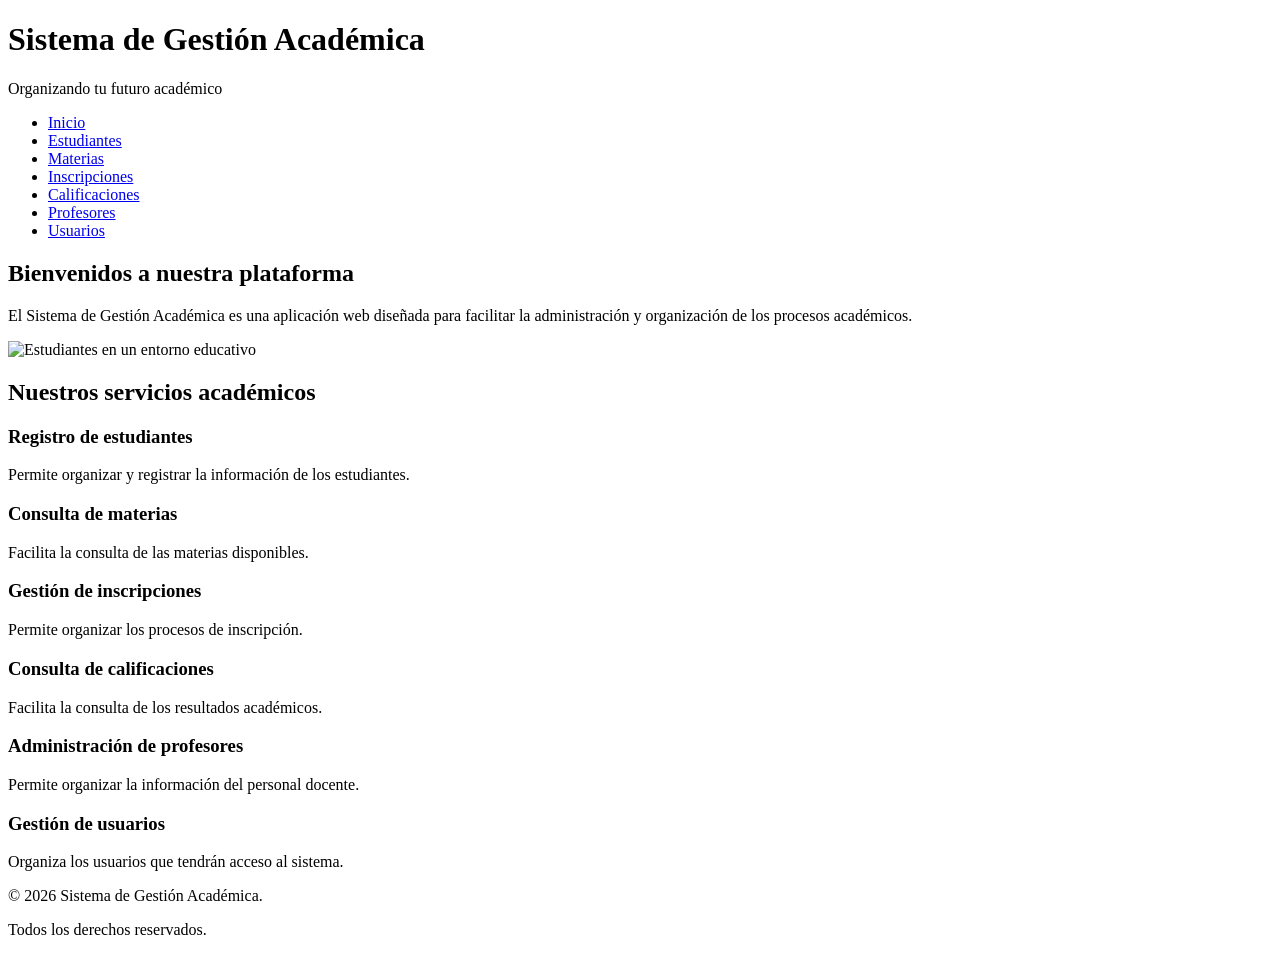
==== index.html @ 3ec4a81c "Add files via upload" ====
<!DOCTYPE html>
<html lang="es">

<head>
    <meta charset="UTF-8">
    <meta name="viewport" content="width=device-width, initial-scale=1.0">

    <title>Sistema de Gestión Académica</title>

    <link rel="stylesheet" href="estilos.css">
</head>

<body>

    <!-- ENCABEZADO PRINCIPAL -->
    <header>
        <h1>Sistema de Gestión Académica</h1>
        <p>Organizando tu futuro académico</p>
    </header>

    <!-- MENÚ DE NAVEGACIÓN -->
    <nav>
        <ul>
            <li><a href="index.html">Inicio</a></li>
            <li><a href="registro.html">Estudiantes</a></li>
            <li><a href="#materias">Materias</a></li>
            <li><a href="#inscripciones">Inscripciones</a></li>
            <li><a href="#calificaciones">Calificaciones</a></li>
            <li><a href="#profesores">Profesores</a></li>
            <li><a href="#usuarios">Usuarios</a></li>
        </ul>
    </nav>

    <!-- CONTENIDO PRINCIPAL -->
    <main>

        <!-- SECCIÓN DE BIENVENIDA -->
        <section id="inicio">
            <h2>Bienvenidos a nuestra plataforma</h2>

            <p>
                El Sistema de Gestión Académica es una aplicación
                web diseñada para facilitar la administración
                y organización de los procesos académicos.
            </p>

            <img src="imagenes/educacion.jpg"
                 alt="Estudiantes en un entorno educativo"
                 width="400">
        </section>

        <!-- SECCIÓN DE SERVICIOS -->
        <section id="servicios">
            <h2>Nuestros servicios académicos</h2>

            <article id="estudiantes">
                <h3>Registro de estudiantes</h3>
                <p>Permite organizar y registrar la información
                de los estudiantes.</p>
            </article>

            <article id="materias">
                <h3>Consulta de materias</h3>
                <p>Facilita la consulta de las materias disponibles.</p>
            </article>

            <article id="inscripciones">
                <h3>Gestión de inscripciones</h3>
                <p>Permite organizar los procesos de inscripción.</p>
            </article>

            <article id="calificaciones">
                <h3>Consulta de calificaciones</h3>
                <p>Facilita la consulta de los resultados académicos.</p>
            </article>

            <article id="profesores">
                <h3>Administración de profesores</h3>
                <p>Permite organizar la información del personal docente.</p>
            </article>

            <article id="usuarios">
                <h3>Gestión de usuarios</h3>
                <p>Organiza los usuarios que tendrán acceso al sistema.</p>
            </article>
        </section>

    </main>

    <!-- PIE DE PÁGINA -->
    <footer>
        <p>© 2026 Sistema de Gestión Académica.</p>
        <p>Todos los derechos reservados.</p>
    </footer>

</body>
</html>
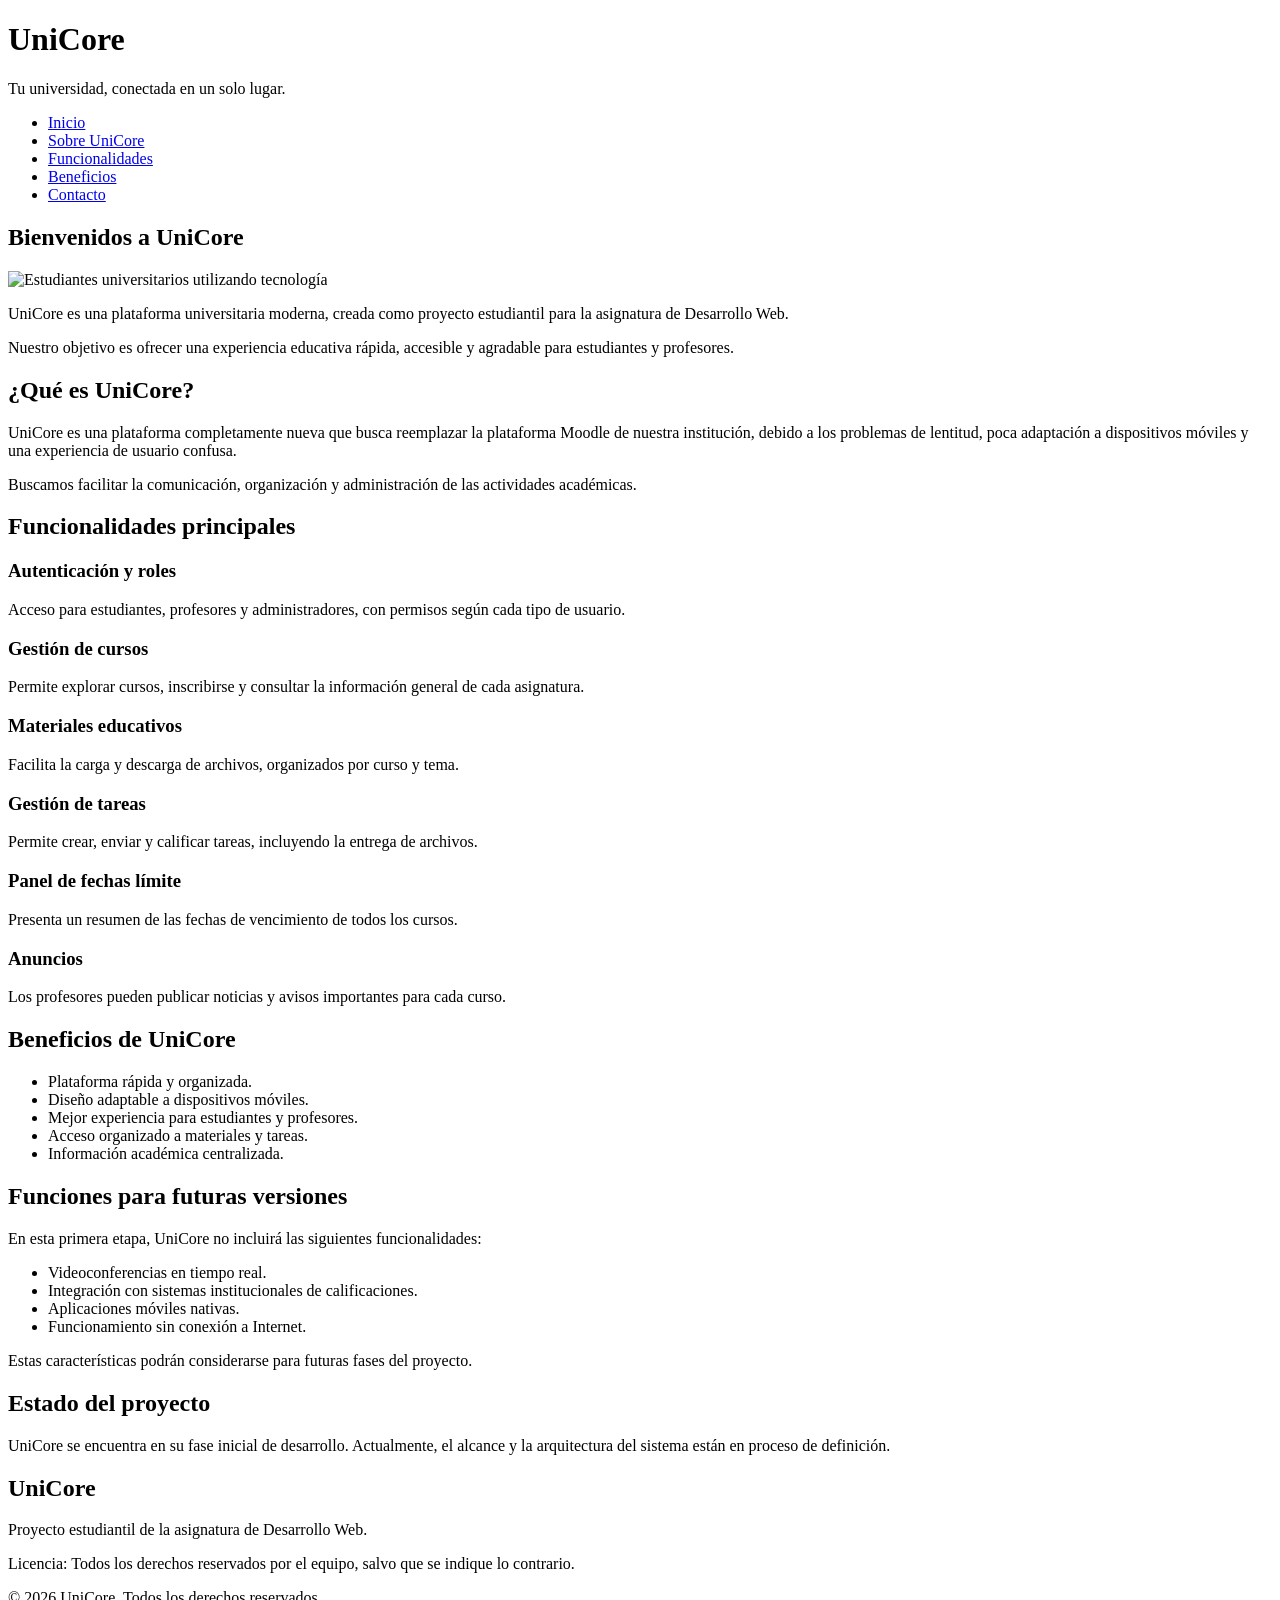
==== commit 7b9b60b0: "Add files via upload" ====
--- a/index.html
+++ b/index.html
@@ -5,93 +5,183 @@
 <head>
     <meta charset="UTF-8">
     <meta name="viewport" content="width=device-width, initial-scale=1.0">
+    <meta name="description" content="UniCore, plataforma universitaria moderna para estudiantes y profesores.">
 
-    <title>Sistema de Gestión Académica</title>
-
-    <link rel="stylesheet" href="estilos.css">
+    <title>UniCore | Plataforma Universitaria</title>
 </head>
 
 <body>
 
     <!-- ENCABEZADO PRINCIPAL -->
     <header>
-        <h1>Sistema de Gestión Académica</h1>
-        <p>Organizando tu futuro académico</p>
+        <h1>UniCore</h1>
+        <p>Tu universidad, conectada en un solo lugar.</p>
+
+        <!-- MENÚ DE NAVEGACIÓN -->
+        <nav aria-label="Navegación principal">
+            <ul>
+                <li><a href="#inicio">Inicio</a></li>
+                <li><a href="#nosotros">Sobre UniCore</a></li>
+                <li><a href="#funcionalidades">Funcionalidades</a></li>
+                <li><a href="#beneficios">Beneficios</a></li>
+                <li><a href="#contacto">Contacto</a></li>
+            </ul>
+        </nav>
     </header>
-
-    <!-- MENÚ DE NAVEGACIÓN -->
-    <nav>
-        <ul>
-            <li><a href="index.html">Inicio</a></li>
-            <li><a href="registro.html">Estudiantes</a></li>
-            <li><a href="#materias">Materias</a></li>
-            <li><a href="#inscripciones">Inscripciones</a></li>
-            <li><a href="#calificaciones">Calificaciones</a></li>
-            <li><a href="#profesores">Profesores</a></li>
-            <li><a href="#usuarios">Usuarios</a></li>
-        </ul>
-    </nav>
 
     <!-- CONTENIDO PRINCIPAL -->
     <main>
 
-        <!-- SECCIÓN DE BIENVENIDA -->
+        <!-- SECCIÓN DE INICIO -->
         <section id="inicio">
-            <h2>Bienvenidos a nuestra plataforma</h2>
+            <h2>Bienvenidos a UniCore</h2>
+<img src="img/universidad.jpg"
+     alt="Estudiantes universitarios utilizando tecnología"
+     width="600">
+            <p>
+                UniCore es una plataforma universitaria moderna,
+                creada como proyecto estudiantil para la asignatura
+                de Desarrollo Web.
+            </p>
 
             <p>
-                El Sistema de Gestión Académica es una aplicación
-                web diseñada para facilitar la administración
-                y organización de los procesos académicos.
+                Nuestro objetivo es ofrecer una experiencia educativa
+                rápida, accesible y agradable para estudiantes y profesores.
+            </p>
+        </section>
+
+        <!-- SECCIÓN SOBRE NOSOTROS -->
+        <section id="nosotros">
+            <h2>¿Qué es UniCore?</h2>
+
+            <p>
+                UniCore es una plataforma completamente nueva que busca
+                reemplazar la plataforma Moodle de nuestra institución,
+                debido a los problemas de lentitud, poca adaptación a
+                dispositivos móviles y una experiencia de usuario confusa.
             </p>
 
-            <img src="imagenes/educacion.jpg"
-                 alt="Estudiantes en un entorno educativo"
-                 width="400">
+            <p>
+                Buscamos facilitar la comunicación, organización y
+                administración de las actividades académicas.
+            </p>
         </section>
 
-        <!-- SECCIÓN DE SERVICIOS -->
-        <section id="servicios">
-            <h2>Nuestros servicios académicos</h2>
+        <!-- SECCIÓN DE FUNCIONALIDADES -->
+        <section id="funcionalidades">
+            <h2>Funcionalidades principales</h2>
 
-            <article id="estudiantes">
-                <h3>Registro de estudiantes</h3>
-                <p>Permite organizar y registrar la información
-                de los estudiantes.</p>
+            <article>
+                <h3>Autenticación y roles</h3>
+                <p>
+                    Acceso para estudiantes, profesores y administradores,
+                    con permisos según cada tipo de usuario.
+                </p>
             </article>
 
-            <article id="materias">
-                <h3>Consulta de materias</h3>
-                <p>Facilita la consulta de las materias disponibles.</p>
+            <article>
+                <h3>Gestión de cursos</h3>
+                <p>
+                    Permite explorar cursos, inscribirse y consultar
+                    la información general de cada asignatura.
+                </p>
             </article>
 
-            <article id="inscripciones">
-                <h3>Gestión de inscripciones</h3>
-                <p>Permite organizar los procesos de inscripción.</p>
+            <article>
+                <h3>Materiales educativos</h3>
+                <p>
+                    Facilita la carga y descarga de archivos,
+                    organizados por curso y tema.
+                </p>
             </article>
 
-            <article id="calificaciones">
-                <h3>Consulta de calificaciones</h3>
-                <p>Facilita la consulta de los resultados académicos.</p>
+            <article>
+                <h3>Gestión de tareas</h3>
+                <p>
+                    Permite crear, enviar y calificar tareas,
+                    incluyendo la entrega de archivos.
+                </p>
             </article>
 
-            <article id="profesores">
-                <h3>Administración de profesores</h3>
-                <p>Permite organizar la información del personal docente.</p>
+            <article>
+                <h3>Panel de fechas límite</h3>
+                <p>
+                    Presenta un resumen de las fechas de vencimiento
+                    de todos los cursos.
+                </p>
             </article>
 
-            <article id="usuarios">
-                <h3>Gestión de usuarios</h3>
-                <p>Organiza los usuarios que tendrán acceso al sistema.</p>
+            <article>
+                <h3>Anuncios</h3>
+                <p>
+                    Los profesores pueden publicar noticias y avisos
+                    importantes para cada curso.
+                </p>
             </article>
+        </section>
+
+        <!-- SECCIÓN DE BENEFICIOS -->
+        <section id="beneficios">
+            <h2>Beneficios de UniCore</h2>
+
+            <ul>
+                <li>Plataforma rápida y organizada.</li>
+                <li>Diseño adaptable a dispositivos móviles.</li>
+                <li>Mejor experiencia para estudiantes y profesores.</li>
+                <li>Acceso organizado a materiales y tareas.</li>
+                <li>Información académica centralizada.</li>
+            </ul>
+        </section>
+
+        <!-- SECCIÓN FUERA DEL ALCANCE -->
+        <section id="alcance">
+            <h2>Funciones para futuras versiones</h2>
+
+            <p>
+                En esta primera etapa, UniCore no incluirá
+                las siguientes funcionalidades:
+            </p>
+
+            <ul>
+                <li>Videoconferencias en tiempo real.</li>
+                <li>Integración con sistemas institucionales de calificaciones.</li>
+                <li>Aplicaciones móviles nativas.</li>
+                <li>Funcionamiento sin conexión a Internet.</li>
+            </ul>
+
+            <p>
+                Estas características podrán considerarse
+                para futuras fases del proyecto.
+            </p>
+        </section>
+
+        <!-- SECCIÓN DEL ESTADO DEL PROYECTO -->
+        <section id="estado">
+            <h2>Estado del proyecto</h2>
+
+            <p>
+                UniCore se encuentra en su fase inicial de desarrollo.
+                Actualmente, el alcance y la arquitectura del sistema
+                están en proceso de definición.
+            </p>
         </section>
 
     </main>
 
     <!-- PIE DE PÁGINA -->
-    <footer>
-        <p>© 2026 Sistema de Gestión Académica.</p>
-        <p>Todos los derechos reservados.</p>
+    <footer id="contacto">
+        <h2>UniCore</h2>
+
+        <p>
+            Proyecto estudiantil de la asignatura de Desarrollo Web.
+        </p>
+
+        <p>
+            Licencia: Todos los derechos reservados por el equipo,
+            salvo que se indique lo contrario.
+        </p>
+
+        <p>&copy; 2026 UniCore. Todos los derechos reservados.</p>
     </footer>
 
 </body>
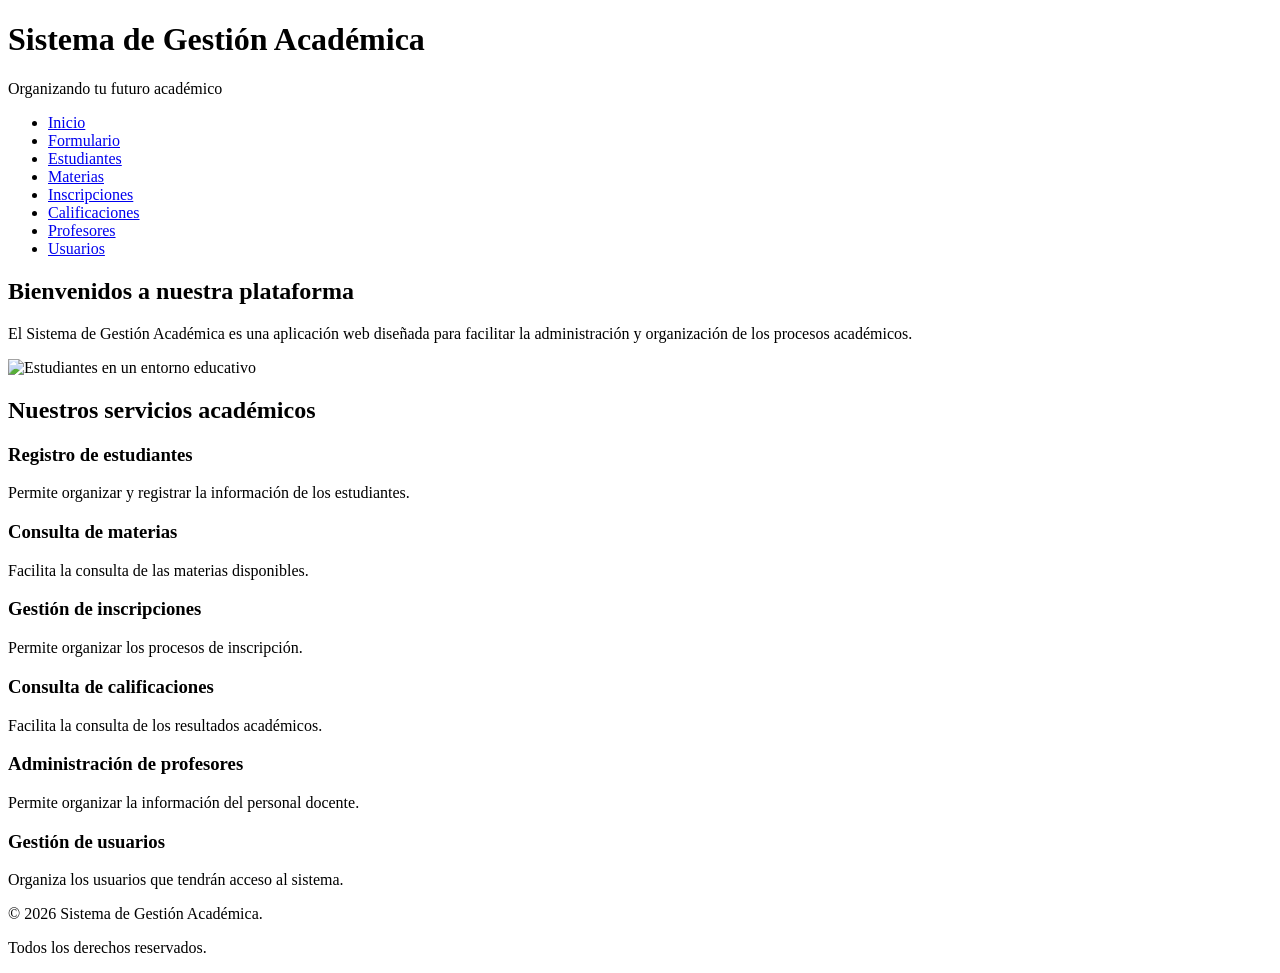
==== commit 80305e9b: "Update index.html" ====
--- a/index.html
+++ b/index.html
@@ -5,183 +5,94 @@
 <head>
     <meta charset="UTF-8">
     <meta name="viewport" content="width=device-width, initial-scale=1.0">
-    <meta name="description" content="UniCore, plataforma universitaria moderna para estudiantes y profesores.">
 
-    <title>UniCore | Plataforma Universitaria</title>
+    <title>Sistema de Gestión Académica</title>
+
+    <link rel="stylesheet" href="estilos.css">
 </head>
 
 <body>
 
     <!-- ENCABEZADO PRINCIPAL -->
     <header>
-        <h1>UniCore</h1>
-        <p>Tu universidad, conectada en un solo lugar.</p>
+        <h1>Sistema de Gestión Académica</h1>
+        <p>Organizando tu futuro académico</p>
+    </header>
 
-        <!-- MENÚ DE NAVEGACIÓN -->
-        <nav aria-label="Navegación principal">
-            <ul>
-                <li><a href="#inicio">Inicio</a></li>
-                <li><a href="#nosotros">Sobre UniCore</a></li>
-                <li><a href="#funcionalidades">Funcionalidades</a></li>
-                <li><a href="#beneficios">Beneficios</a></li>
-                <li><a href="#contacto">Contacto</a></li>
-            </ul>
-        </nav>
-    </header>
+    <!-- MENÚ DE NAVEGACIÓN -->
+    <nav>
+        <ul>
+            <li><a href="index.html">Inicio</a></li>
+            <li><a href="formulario.html">Formulario</a></li>
+            <li><a href="registro.html">Estudiantes</a></li>
+            <li><a href="#materias">Materias</a></li>
+            <li><a href="#inscripciones">Inscripciones</a></li>
+            <li><a href="#calificaciones">Calificaciones</a></li>
+            <li><a href="#profesores">Profesores</a></li>
+            <li><a href="#usuarios">Usuarios</a></li>
+        </ul>
+    </nav>
 
     <!-- CONTENIDO PRINCIPAL -->
     <main>
 
-        <!-- SECCIÓN DE INICIO -->
+        <!-- SECCIÓN DE BIENVENIDA -->
         <section id="inicio">
-            <h2>Bienvenidos a UniCore</h2>
-<img src="img/universidad.jpg"
-     alt="Estudiantes universitarios utilizando tecnología"
-     width="600">
+            <h2>Bienvenidos a nuestra plataforma</h2>
+
             <p>
-                UniCore es una plataforma universitaria moderna,
-                creada como proyecto estudiantil para la asignatura
-                de Desarrollo Web.
+                El Sistema de Gestión Académica es una aplicación
+                web diseñada para facilitar la administración
+                y organización de los procesos académicos.
             </p>
 
-            <p>
-                Nuestro objetivo es ofrecer una experiencia educativa
-                rápida, accesible y agradable para estudiantes y profesores.
-            </p>
+            <img src="imagenes/educacion.jpg"
+                 alt="Estudiantes en un entorno educativo"
+                 width="400">
         </section>
 
-        <!-- SECCIÓN SOBRE NOSOTROS -->
-        <section id="nosotros">
-            <h2>¿Qué es UniCore?</h2>
+        <!-- SECCIÓN DE SERVICIOS -->
+        <section id="servicios">
+            <h2>Nuestros servicios académicos</h2>
 
-            <p>
-                UniCore es una plataforma completamente nueva que busca
-                reemplazar la plataforma Moodle de nuestra institución,
-                debido a los problemas de lentitud, poca adaptación a
-                dispositivos móviles y una experiencia de usuario confusa.
-            </p>
-
-            <p>
-                Buscamos facilitar la comunicación, organización y
-                administración de las actividades académicas.
-            </p>
-        </section>
-
-        <!-- SECCIÓN DE FUNCIONALIDADES -->
-        <section id="funcionalidades">
-            <h2>Funcionalidades principales</h2>
-
-            <article>
-                <h3>Autenticación y roles</h3>
-                <p>
-                    Acceso para estudiantes, profesores y administradores,
-                    con permisos según cada tipo de usuario.
-                </p>
+            <article id="estudiantes">
+                <h3>Registro de estudiantes</h3>
+                <p>Permite organizar y registrar la información
+                de los estudiantes.</p>
             </article>
 
-            <article>
-                <h3>Gestión de cursos</h3>
-                <p>
-                    Permite explorar cursos, inscribirse y consultar
-                    la información general de cada asignatura.
-                </p>
+            <article id="materias">
+                <h3>Consulta de materias</h3>
+                <p>Facilita la consulta de las materias disponibles.</p>
             </article>
 
-            <article>
-                <h3>Materiales educativos</h3>
-                <p>
-                    Facilita la carga y descarga de archivos,
-                    organizados por curso y tema.
-                </p>
+            <article id="inscripciones">
+                <h3>Gestión de inscripciones</h3>
+                <p>Permite organizar los procesos de inscripción.</p>
             </article>
 
-            <article>
-                <h3>Gestión de tareas</h3>
-                <p>
-                    Permite crear, enviar y calificar tareas,
-                    incluyendo la entrega de archivos.
-                </p>
+            <article id="calificaciones">
+                <h3>Consulta de calificaciones</h3>
+                <p>Facilita la consulta de los resultados académicos.</p>
             </article>
 
-            <article>
-                <h3>Panel de fechas límite</h3>
-                <p>
-                    Presenta un resumen de las fechas de vencimiento
-                    de todos los cursos.
-                </p>
+            <article id="profesores">
+                <h3>Administración de profesores</h3>
+                <p>Permite organizar la información del personal docente.</p>
             </article>
 
-            <article>
-                <h3>Anuncios</h3>
-                <p>
-                    Los profesores pueden publicar noticias y avisos
-                    importantes para cada curso.
-                </p>
+            <article id="usuarios">
+                <h3>Gestión de usuarios</h3>
+                <p>Organiza los usuarios que tendrán acceso al sistema.</p>
             </article>
-        </section>
-
-        <!-- SECCIÓN DE BENEFICIOS -->
-        <section id="beneficios">
-            <h2>Beneficios de UniCore</h2>
-
-            <ul>
-                <li>Plataforma rápida y organizada.</li>
-                <li>Diseño adaptable a dispositivos móviles.</li>
-                <li>Mejor experiencia para estudiantes y profesores.</li>
-                <li>Acceso organizado a materiales y tareas.</li>
-                <li>Información académica centralizada.</li>
-            </ul>
-        </section>
-
-        <!-- SECCIÓN FUERA DEL ALCANCE -->
-        <section id="alcance">
-            <h2>Funciones para futuras versiones</h2>
-
-            <p>
-                En esta primera etapa, UniCore no incluirá
-                las siguientes funcionalidades:
-            </p>
-
-            <ul>
-                <li>Videoconferencias en tiempo real.</li>
-                <li>Integración con sistemas institucionales de calificaciones.</li>
-                <li>Aplicaciones móviles nativas.</li>
-                <li>Funcionamiento sin conexión a Internet.</li>
-            </ul>
-
-            <p>
-                Estas características podrán considerarse
-                para futuras fases del proyecto.
-            </p>
-        </section>
-
-        <!-- SECCIÓN DEL ESTADO DEL PROYECTO -->
-        <section id="estado">
-            <h2>Estado del proyecto</h2>
-
-            <p>
-                UniCore se encuentra en su fase inicial de desarrollo.
-                Actualmente, el alcance y la arquitectura del sistema
-                están en proceso de definición.
-            </p>
         </section>
 
     </main>
 
     <!-- PIE DE PÁGINA -->
-    <footer id="contacto">
-        <h2>UniCore</h2>
-
-        <p>
-            Proyecto estudiantil de la asignatura de Desarrollo Web.
-        </p>
-
-        <p>
-            Licencia: Todos los derechos reservados por el equipo,
-            salvo que se indique lo contrario.
-        </p>
-
-        <p>&copy; 2026 UniCore. Todos los derechos reservados.</p>
+    <footer>
+        <p>© 2026 Sistema de Gestión Académica.</p>
+        <p>Todos los derechos reservados.</p>
     </footer>
 
 </body>
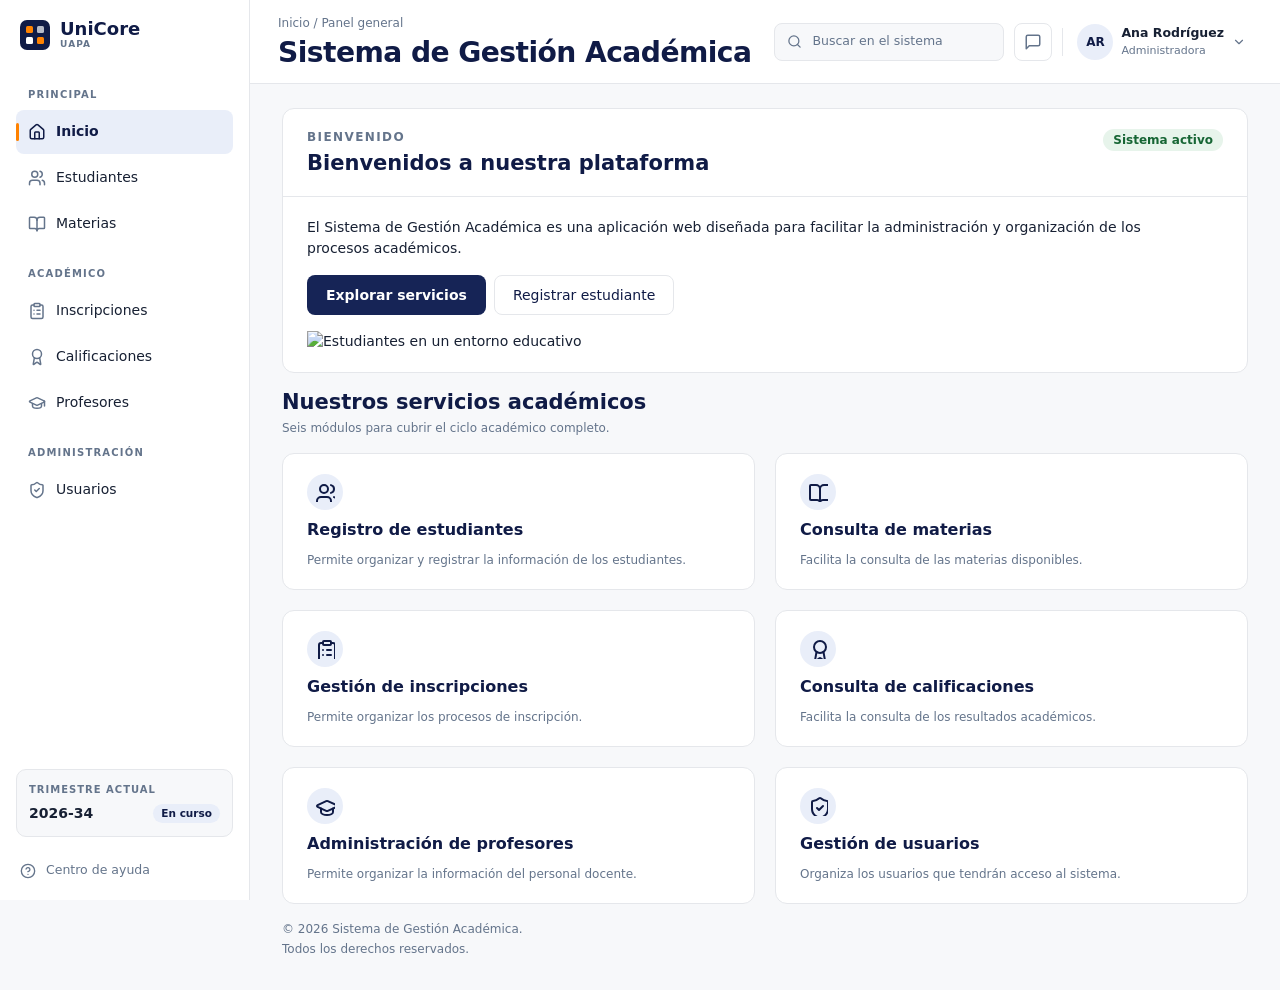
==== commit cbf8f85c: "feat(home): apply design system shell to index" ====
--- a/index.html
+++ b/index.html
@@ -1,99 +1,281 @@
-
-<!DOCTYPE html>
-<html lang="es">
-
-<head>
-    <meta charset="UTF-8">
-    <meta name="viewport" content="width=device-width, initial-scale=1.0">
-
-    <title>Sistema de Gestión Académica</title>
-
-    <link rel="stylesheet" href="estilos.css">
-</head>
-
-<body>
-
-    <!-- ENCABEZADO PRINCIPAL -->
-    <header>
-        <h1>Sistema de Gestión Académica</h1>
-        <p>Organizando tu futuro académico</p>
-    </header>
-
-    <!-- MENÚ DE NAVEGACIÓN -->
-    <nav>
-        <ul>
-            <li><a href="index.html">Inicio</a></li>
-            <li><a href="formulario.html">Formulario</a></li>
-            <li><a href="registro.html">Estudiantes</a></li>
-            <li><a href="#materias">Materias</a></li>
-            <li><a href="#inscripciones">Inscripciones</a></li>
-            <li><a href="#calificaciones">Calificaciones</a></li>
-            <li><a href="#profesores">Profesores</a></li>
-            <li><a href="#usuarios">Usuarios</a></li>
-        </ul>
-    </nav>
-
-    <!-- CONTENIDO PRINCIPAL -->
-    <main>
-
-        <!-- SECCIÓN DE BIENVENIDA -->
-        <section id="inicio">
-            <h2>Bienvenidos a nuestra plataforma</h2>
-
-            <p>
-                El Sistema de Gestión Académica es una aplicación
-                web diseñada para facilitar la administración
-                y organización de los procesos académicos.
-            </p>
-
-            <img src="imagenes/educacion.jpg"
-                 alt="Estudiantes en un entorno educativo"
-                 width="400">
-        </section>
-
-        <!-- SECCIÓN DE SERVICIOS -->
-        <section id="servicios">
-            <h2>Nuestros servicios académicos</h2>
-
-            <article id="estudiantes">
-                <h3>Registro de estudiantes</h3>
-                <p>Permite organizar y registrar la información
-                de los estudiantes.</p>
-            </article>
-
-            <article id="materias">
-                <h3>Consulta de materias</h3>
-                <p>Facilita la consulta de las materias disponibles.</p>
-            </article>
-
-            <article id="inscripciones">
-                <h3>Gestión de inscripciones</h3>
-                <p>Permite organizar los procesos de inscripción.</p>
-            </article>
-
-            <article id="calificaciones">
-                <h3>Consulta de calificaciones</h3>
-                <p>Facilita la consulta de los resultados académicos.</p>
-            </article>
-
-            <article id="profesores">
-                <h3>Administración de profesores</h3>
-                <p>Permite organizar la información del personal docente.</p>
-            </article>
-
-            <article id="usuarios">
-                <h3>Gestión de usuarios</h3>
-                <p>Organiza los usuarios que tendrán acceso al sistema.</p>
-            </article>
-        </section>
-
-    </main>
-
-    <!-- PIE DE PÁGINA -->
-    <footer>
-        <p>© 2026 Sistema de Gestión Académica.</p>
-        <p>Todos los derechos reservados.</p>
-    </footer>
-
-</body>
-</html>
+<!DOCTYPE html>
+<html lang="es">
+
+<head>
+    <meta charset="UTF-8">
+    <meta name="viewport" content="width=device-width, initial-scale=1.0">
+
+    <title>Inicio · Sistema de Gestión Académica</title>
+
+    <link rel="preconnect" href="https://fonts.googleapis.com">
+    <link rel="preconnect" href="https://fonts.gstatic.com" crossorigin>
+    <link href="https://fonts.googleapis.com/css2?family=Inter:wght@400;500;600;700&display=swap" rel="stylesheet">
+    <link rel="stylesheet" href="css/styles.css">
+</head>
+
+<body>
+
+    <div class="app">
+
+        <aside class="sidebar">
+            <div class="sidebar__brand">
+                <a class="brand" href="index.html">
+                    <span class="brand__mark"><span></span><span></span><span></span><span></span></span>
+                    <span class="brand__text">
+                        <span class="brand__name">UniCore</span>
+                        <span class="brand__institution">UAPA</span>
+                    </span>
+                </a>
+            </div>
+
+            <nav aria-label="Principal">
+                <div class="nav-group">
+                    <p class="nav-label">Principal</p>
+                    <a class="nav-item" href="index.html" aria-current="page">
+                        <svg class="icon" viewBox="0 0 24 24" aria-hidden="true"><path d="M15 21v-8a1 1 0 0 0-1-1h-4a1 1 0 0 0-1 1v8"/><path d="M3 10a2 2 0 0 1 .709-1.528l7-5.999a2 2 0 0 1 2.582 0l7 5.999A2 2 0 0 1 21 10v9a2 2 0 0 1-2 2H5a2 2 0 0 1-2-2z"/></svg>
+                        Inicio
+                    </a>
+                    <a class="nav-item" href="registro.html">
+                        <svg class="icon" viewBox="0 0 24 24" aria-hidden="true"><path d="M16 21v-2a4 4 0 0 0-4-4H6a4 4 0 0 0-4 4v2"/><circle cx="9" cy="7" r="4"/><path d="M22 21v-2a4 4 0 0 0-3-3.87"/><path d="M16 3.13a4 4 0 0 1 0 7.75"/></svg>
+                        Estudiantes
+                    </a>
+                    <a class="nav-item" href="#materias">
+                        <svg class="icon" viewBox="0 0 24 24" aria-hidden="true"><path d="M12 7v14"/><path d="M3 18a1 1 0 0 1-1-1V4a1 1 0 0 1 1-1h5a4 4 0 0 1 4 4 4 4 0 0 1 4-4h5a1 1 0 0 1 1 1v13a1 1 0 0 1-1 1h-6a3 3 0 0 0-3 3 3 3 0 0 0-3-3z"/></svg>
+                        Materias
+                    </a>
+                </div>
+
+                <div class="nav-group">
+                    <p class="nav-label">Académico</p>
+                    <a class="nav-item" href="#inscripciones">
+                        <svg class="icon" viewBox="0 0 24 24" aria-hidden="true"><rect width="8" height="4" x="8" y="2" rx="1" ry="1"/><path d="M16 4h2a2 2 0 0 1 2 2v14a2 2 0 0 1-2 2H6a2 2 0 0 1-2-2V6a2 2 0 0 1 2-2h2"/><path d="M12 11h4"/><path d="M12 16h4"/><path d="M8 11h.01"/><path d="M8 16h.01"/></svg>
+                        Inscripciones
+                    </a>
+                    <a class="nav-item" href="#calificaciones">
+                        <svg class="icon" viewBox="0 0 24 24" aria-hidden="true"><path d="m15.477 12.89 1.515 8.526a.5.5 0 0 1-.81.47l-3.58-2.687a1 1 0 0 0-1.197 0l-3.586 2.686a.5.5 0 0 1-.81-.469l1.514-8.526"/><circle cx="12" cy="8" r="6"/></svg>
+                        Calificaciones
+                    </a>
+                    <a class="nav-item" href="#profesores">
+                        <svg class="icon" viewBox="0 0 24 24" aria-hidden="true"><path d="M21.42 10.922a1 1 0 0 0-.019-1.838L12.83 5.18a2 2 0 0 0-1.66 0L2.6 9.08a1 1 0 0 0 0 1.832l8.57 3.908a2 2 0 0 0 1.66 0z"/><path d="M22 10v6"/><path d="M6 12.5V16a6 3 0 0 0 12 0v-3.5"/></svg>
+                        Profesores
+                    </a>
+                </div>
+
+                <div class="nav-group">
+                    <p class="nav-label">Administración</p>
+                    <a class="nav-item" href="#usuarios">
+                        <svg class="icon" viewBox="0 0 24 24" aria-hidden="true"><path d="M20 13c0 5-3.5 7.5-7.66 8.95a1 1 0 0 1-.67-.01C7.5 20.5 4 18 4 13V6a1 1 0 0 1 1-1c2 0 4.5-1.2 6.24-2.72a1.17 1.17 0 0 1 1.52 0C14.51 3.81 17 5 19 5a1 1 0 0 1 1 1z"/><path d="m9 12 2 2 4-4"/></svg>
+                        Usuarios
+                    </a>
+                </div>
+            </nav>
+
+            <div class="sidebar__footer">
+                <div class="term-card">
+                    <span class="term-card__label">Trimestre actual</span>
+                    <div class="term-card__row">
+                        <span class="term-card__code">2026-34</span>
+                        <span class="badge badge-primary badge-sm">En curso</span>
+                    </div>
+                </div>
+
+                <a class="help-link" href="#">
+                    <svg class="icon" viewBox="0 0 24 24" aria-hidden="true"><circle cx="12" cy="12" r="10"/><path d="M9.09 9a3 3 0 0 1 5.83 1c0 2-3 3-3 3"/><path d="M12 17h.01"/></svg>
+                    Centro de ayuda
+                </a>
+            </div>
+        </aside>
+
+        <div class="app-main">
+
+            <header class="topbar">
+                <div class="topbar__title-group">
+                    <p class="breadcrumb">Inicio / Panel general</p>
+                    <h1 class="page-title">Sistema de Gestión Académica</h1>
+                </div>
+
+                <div class="topbar__actions">
+                    <label class="searchbar">
+                        <svg class="icon" viewBox="0 0 24 24" aria-hidden="true"><circle cx="11" cy="11" r="8"/><path d="m21 21-4.3-4.3"/></svg>
+                        <input aria-label="Buscar en el sistema" placeholder="Buscar en el sistema">
+                    </label>
+
+                    <button class="icon-btn" aria-label="Mensajes">
+                        <svg class="icon" viewBox="0 0 24 24" aria-hidden="true"><path d="M21 15a2 2 0 0 1-2 2H7l-4 4V5a2 2 0 0 1 2-2h14a2 2 0 0 1 2 2z"/></svg>
+                    </button>
+
+                    <span class="topbar__divider"></span>
+
+                    <button class="user-menu" aria-label="Cuenta de Ana Rodríguez">
+                        <span class="avatar">AR</span>
+                        <span class="user-menu__data">
+                            <span class="user-menu__name">Ana Rodríguez</span>
+                            <span class="user-menu__role">Administradora</span>
+                        </span>
+                        <svg class="icon" viewBox="0 0 24 24" aria-hidden="true"><path d="m6 9 6 6 6-6"/></svg>
+                    </button>
+                </div>
+            </header>
+
+            <header class="mobile-topbar">
+                <div class="mobile-topbar__left">
+                    <button class="icon-btn" data-nav-toggle aria-label="Abrir menú">
+                        <svg class="icon" viewBox="0 0 24 24" aria-hidden="true"><path d="M4 6h16"/><path d="M4 12h16"/><path d="M4 18h16"/></svg>
+                    </button>
+                    <span class="mobile-topbar__title">Inicio</span>
+                </div>
+
+                <div class="mobile-topbar__actions">
+                    <button class="icon-btn" aria-label="Mensajes">
+                        <svg class="icon" viewBox="0 0 24 24" aria-hidden="true"><path d="M21 15a2 2 0 0 1-2 2H7l-4 4V5a2 2 0 0 1 2-2h14a2 2 0 0 1 2 2z"/></svg>
+                    </button>
+                </div>
+            </header>
+
+            <main class="content">
+
+                <article class="card" id="inicio">
+                    <div class="card-header">
+                        <div class="stack" style="--stack-gap: 4px">
+                            <span class="kicker">Bienvenido</span>
+                            <h2 class="section-title">Bienvenidos a nuestra plataforma</h2>
+                        </div>
+                        <span class="badge badge-success">Sistema activo</span>
+                    </div>
+
+                    <div class="card-body stack" style="--stack-gap: 16px">
+                        <p class="text-body">
+                            El Sistema de Gestión Académica es una aplicación
+                            web diseñada para facilitar la administración
+                            y organización de los procesos académicos.
+                        </p>
+
+                        <div class="cluster">
+                            <a class="btn btn-primary" href="#servicios">Explorar servicios</a>
+                            <a class="btn btn-secondary" href="registro.html">Registrar estudiante</a>
+                        </div>
+
+                        <img src="educacion.jpg"
+                             alt="Estudiantes en un entorno educativo"
+                             width="480">
+                    </div>
+                </article>
+
+                <section id="servicios" class="stack">
+                    <div class="row-between">
+                        <div class="stack" style="--stack-gap: 4px">
+                            <h2 class="section-title">Nuestros servicios académicos</h2>
+                            <p class="text-support">Seis módulos para cubrir el ciclo académico completo.</p>
+                        </div>
+                    </div>
+
+                    <div class="grid-cards">
+                        <article class="card" id="estudiantes">
+                            <div class="card-body stack" style="--stack-gap: 10px">
+                                <span class="avatar">
+                                    <svg class="icon icon-lg" aria-hidden="true"><path d="M16 21v-2a4 4 0 0 0-4-4H6a4 4 0 0 0-4 4v2"/><circle cx="9" cy="7" r="4"/><path d="M22 21v-2a4 4 0 0 0-3-3.87"/><path d="M16 3.13a4 4 0 0 1 0 7.75"/></svg>
+                                </span>
+                                <h3 class="card-title">Registro de estudiantes</h3>
+                                <p class="text-support">Permite organizar y registrar la información de los estudiantes.</p>
+                            </div>
+                        </article>
+
+                        <article class="card" id="materias">
+                            <div class="card-body stack" style="--stack-gap: 10px">
+                                <span class="avatar">
+                                    <svg class="icon icon-lg" aria-hidden="true"><path d="M12 7v14"/><path d="M3 18a1 1 0 0 1-1-1V4a1 1 0 0 1 1-1h5a4 4 0 0 1 4 4 4 4 0 0 1 4-4h5a1 1 0 0 1 1 1v13a1 1 0 0 1-1 1h-6a3 3 0 0 0-3 3 3 3 0 0 0-3-3z"/></svg>
+                                </span>
+                                <h3 class="card-title">Consulta de materias</h3>
+                                <p class="text-support">Facilita la consulta de las materias disponibles.</p>
+                            </div>
+                        </article>
+
+                        <article class="card" id="inscripciones">
+                            <div class="card-body stack" style="--stack-gap: 10px">
+                                <span class="avatar">
+                                    <svg class="icon icon-lg" aria-hidden="true"><rect width="8" height="4" x="8" y="2" rx="1" ry="1"/><path d="M16 4h2a2 2 0 0 1 2 2v14a2 2 0 0 1-2 2H6a2 2 0 0 1-2-2V6a2 2 0 0 1 2-2h2"/><path d="M12 11h4"/><path d="M12 16h4"/><path d="M8 11h.01"/><path d="M8 16h.01"/></svg>
+                                </span>
+                                <h3 class="card-title">Gestión de inscripciones</h3>
+                                <p class="text-support">Permite organizar los procesos de inscripción.</p>
+                            </div>
+                        </article>
+
+                        <article class="card" id="calificaciones">
+                            <div class="card-body stack" style="--stack-gap: 10px">
+                                <span class="avatar">
+                                    <svg class="icon icon-lg" aria-hidden="true"><path d="m15.477 12.89 1.515 8.526a.5.5 0 0 1-.81.47l-3.58-2.687a1 1 0 0 0-1.197 0l-3.586 2.686a.5.5 0 0 1-.81-.469l1.514-8.526"/><circle cx="12" cy="8" r="6"/></svg>
+                                </span>
+                                <h3 class="card-title">Consulta de calificaciones</h3>
+                                <p class="text-support">Facilita la consulta de los resultados académicos.</p>
+                            </div>
+                        </article>
+
+                        <article class="card" id="profesores">
+                            <div class="card-body stack" style="--stack-gap: 10px">
+                                <span class="avatar">
+                                    <svg class="icon icon-lg" aria-hidden="true"><path d="M21.42 10.922a1 1 0 0 0-.019-1.838L12.83 5.18a2 2 0 0 0-1.66 0L2.6 9.08a1 1 0 0 0 0 1.832l8.57 3.908a2 2 0 0 0 1.66 0z"/><path d="M22 10v6"/><path d="M6 12.5V16a6 3 0 0 0 12 0v-3.5"/></svg>
+                                </span>
+                                <h3 class="card-title">Administración de profesores</h3>
+                                <p class="text-support">Permite organizar la información del personal docente.</p>
+                            </div>
+                        </article>
+
+                        <article class="card" id="usuarios">
+                            <div class="card-body stack" style="--stack-gap: 10px">
+                                <span class="avatar">
+                                    <svg class="icon icon-lg" aria-hidden="true"><path d="M20 13c0 5-3.5 7.5-7.66 8.95a1 1 0 0 1-.67-.01C7.5 20.5 4 18 4 13V6a1 1 0 0 1 1-1c2 0 4.5-1.2 6.24-2.72a1.17 1.17 0 0 1 1.52 0C14.51 3.81 17 5 19 5a1 1 0 0 1 1 1z"/><path d="m9 12 2 2 4-4"/></svg>
+                                </span>
+                                <h3 class="card-title">Gestión de usuarios</h3>
+                                <p class="text-support">Organiza los usuarios que tendrán acceso al sistema.</p>
+                            </div>
+                        </article>
+                    </div>
+                </section>
+
+                <footer class="stack" style="--stack-gap: 2px">
+                    <p class="text-support">© 2026 Sistema de Gestión Académica.</p>
+                    <p class="text-support">Todos los derechos reservados.</p>
+                </footer>
+
+            </main>
+
+            <nav class="bottom-nav" aria-label="Navegación móvil">
+                <a class="bottom-nav__item" href="index.html" aria-current="page">
+                    <svg class="icon" viewBox="0 0 24 24" aria-hidden="true"><path d="M15 21v-8a1 1 0 0 0-1-1h-4a1 1 0 0 0-1 1v8"/><path d="M3 10a2 2 0 0 1 .709-1.528l7-5.999a2 2 0 0 1 2.582 0l7 5.999A2 2 0 0 1 21 10v9a2 2 0 0 1-2 2H5a2 2 0 0 1-2-2z"/></svg>
+                    <span>Inicio</span>
+                </a>
+                <a class="bottom-nav__item" href="#materias">
+                    <svg class="icon" viewBox="0 0 24 24" aria-hidden="true"><path d="M12 7v14"/><path d="M3 18a1 1 0 0 1-1-1V4a1 1 0 0 1 1-1h5a4 4 0 0 1 4 4 4 4 0 0 1 4-4h5a1 1 0 0 1 1 1v13a1 1 0 0 1-1 1h-6a3 3 0 0 0-3 3 3 3 0 0 0-3-3z"/></svg>
+                    <span>Materias</span>
+                </a>
+                <a class="bottom-nav__item" href="#inscripciones">
+                    <svg class="icon" viewBox="0 0 24 24" aria-hidden="true"><rect width="8" height="4" x="8" y="2" rx="1" ry="1"/><path d="M16 4h2a2 2 0 0 1 2 2v14a2 2 0 0 1-2 2H6a2 2 0 0 1-2-2V6a2 2 0 0 1 2-2h2"/><path d="M12 11h4"/><path d="M12 16h4"/><path d="M8 11h.01"/><path d="M8 16h.01"/></svg>
+                    <span>Inscripciones</span>
+                </a>
+                <a class="bottom-nav__item" href="#usuarios">
+                    <svg class="icon" viewBox="0 0 24 24" aria-hidden="true"><path d="M20 13c0 5-3.5 7.5-7.66 8.95a1 1 0 0 1-.67-.01C7.5 20.5 4 18 4 13V6a1 1 0 0 1 1-1c2 0 4.5-1.2 6.24-2.72a1.17 1.17 0 0 1 1.52 0C14.51 3.81 17 5 19 5a1 1 0 0 1 1 1z"/><path d="m9 12 2 2 4-4"/></svg>
+                    <span>Usuarios</span>
+                </a>
+            </nav>
+
+        </div>
+    </div>
+
+    <script>
+        const app = document.querySelector(".app");
+        const navToggle = document.querySelector("[data-nav-toggle]");
+
+        navToggle?.addEventListener("click", () => {
+            app.dataset.nav = app.dataset.nav === "open" ? "closed" : "open";
+        });
+
+        app?.addEventListener("click", (event) => {
+            if (app.dataset.nav === "open" && !event.target.closest(".sidebar")) {
+                app.dataset.nav = "closed";
+            }
+        });
+    </script>
+
+</body>
+
+</html>
--- a/css/styles.css
+++ b/css/styles.css
@@ -0,0 +1,3024 @@
+/* ============================================================================
+   UniCore
+   Global stylesheet for the selected design direction in design.pen.
+
+   HOW TO USE
+   - Use semantic HTML first. Classes add layout or intent.
+   - Every component section starts with a short HTML contract.
+   - State is driven by attributes: aria-current, aria-selected, aria-busy,
+     aria-invalid, data-state, data-nav, checked.
+   - Icons: inline Lucide SVG with class="icon".
+
+   INDEX
+   01 Tokens
+   02 Reset & base tags
+   03 Typography
+   04 Layout
+   05 Buttons & links
+   06 Forms
+   07 Badges, roles & chips
+   08 Cards, avatars & progress
+   09 Data tables
+   10 Navigation shell
+   11 Overlays
+   12 Feedback & loading
+   13 Login
+   14 Responsive
+   15 Motion & accessibility
+   16 Utilities
+   ========================================================================== */
+
+/* 01 · TOKENS ------------------------------------------------------------- */
+:root {
+  color-scheme: light;
+
+  /* brand */
+  --color-primary-900: #101B46;
+  --color-primary-800: #162456;
+  --color-primary-700: #233B78;
+  --color-primary-100: #E9EEF9;
+  --color-accent-500: #FF8200;
+  --color-accent-100: #FFF1DF;
+
+  /* surfaces */
+  --color-background: #F7F8FA;
+  --color-surface: #FFFFFF;
+  --color-border: #E5E7EB;
+  --color-text: #172033;
+  --color-text-muted: #64748B;
+
+  /* semantic */
+  --color-success: #15803D;
+  --color-success-soft: #E7F4EB;
+  --color-success-ink: #166534;
+  --color-warning: #D97706;
+  --color-warning-soft: #FBF1E0;
+  --color-warning-ink: #92400E;
+  --color-danger: #DC2626;
+  --color-danger-soft: #FBEAEA;
+  --color-danger-ink: #B42318;
+  --color-info: #2563EB;
+  --color-info-soft: #E9EFFB;
+  --color-info-ink: #1D4ED8;
+
+  /* navy overlays */
+  --color-on-navy: #FFFFFF;
+  --color-on-navy-muted: #FFFFFFB3;
+  --color-on-navy-faint: #FFFFFF1F;
+  --color-on-navy-line: #FFFFFF2E;
+  --color-row-selected: #E9EEF94D;
+  --color-success-line: #15803D33;
+
+  /* type */
+  --font-sans: "Inter", ui-sans-serif, system-ui, -apple-system, "Segoe UI", sans-serif;
+  --font-mono: ui-monospace, SFMono-Regular, Menlo, Consolas, monospace;
+
+  --text-2xs: 10px;
+  --text-xs: 11px;
+  --text-sm: 12px;
+  --text-base: 13px;
+  --text-md: 14px;
+  --text-lg: 16px;
+  --text-xl: 18px;
+  --text-2xl: 21px;
+  --text-3xl: clamp(26px, 2.2vw, 30px);
+
+  --leading-tight: 1.25;
+  --leading-normal: 1.5;
+
+  --weight-normal: 400;
+  --weight-medium: 500;
+  --weight-semibold: 600;
+  --weight-bold: 700;
+
+  /* spacing */
+  --space-1: 4px;
+  --space-2: 8px;
+  --space-3: 12px;
+  --space-4: 16px;
+  --space-6: 24px;
+  --space-8: 32px;
+  --space-12: 48px;
+  --space-16: 64px;
+
+  /* shape */
+  --radius-xs: 4px;
+  --radius-sm: 6px;
+  --radius-md: 8px;
+  --radius-lg: 12px;
+  --radius-xl: 14px;
+  --radius-full: 999px;
+
+  /* shell */
+  --sidebar-width: 250px;
+  --topbar-height: 84px;
+  --mobile-topbar-height: 56px;
+  --bottom-nav-height: 64px;
+  --content-padding: 24px 32px 32px;
+
+  /* effects */
+  --shadow-soft: 0 1px 2px rgba(16, 27, 70, 0.08);
+  --shadow-menu: 0 8px 20px rgba(15, 23, 42, 0.12);
+  --shadow-modal: 0 16px 40px rgba(15, 23, 42, 0.18);
+  --shadow-fab: 0 6px 16px rgba(15, 23, 42, 0.18);
+  --focus-ring: 0 0 0 3px var(--color-primary-100);
+
+  --transition-fast: 150ms ease;
+  --transition-base: 200ms ease;
+}
+
+/* 02 · RESET & BASE TAGS -------------------------------------------------- */
+*,
+*::before,
+*::after {
+  box-sizing: border-box;
+}
+
+* {
+  margin: 0;
+}
+
+html {
+  min-width: 360px;
+  background: var(--color-background);
+  -webkit-text-size-adjust: 100%;
+  text-size-adjust: 100%;
+}
+
+body {
+  min-width: 360px;
+  min-height: 100dvh;
+  overflow-x: hidden;
+  background: var(--color-background);
+  color: var(--color-text);
+  font-family: var(--font-sans);
+  font-size: var(--text-md);
+  font-weight: var(--weight-normal);
+  line-height: var(--leading-normal);
+  -webkit-font-smoothing: antialiased;
+  -moz-osx-font-smoothing: grayscale;
+}
+
+img,
+svg,
+video,
+canvas {
+  display: block;
+  max-width: 100%;
+}
+
+svg {
+  flex: none;
+}
+
+button,
+input,
+select,
+textarea {
+  font: inherit;
+  color: inherit;
+}
+
+button {
+  border: 0;
+  padding: 0;
+  background: none;
+  cursor: pointer;
+}
+
+a {
+  color: var(--color-primary-700);
+  text-decoration: none;
+}
+
+a:hover {
+  text-decoration: underline;
+}
+
+h1,
+h2,
+h3,
+h4,
+h5,
+h6 {
+  color: var(--color-primary-900);
+  font-weight: var(--weight-semibold);
+  line-height: var(--leading-tight);
+  text-wrap: balance;
+}
+
+h1 {
+  font-size: var(--text-3xl);
+  font-weight: var(--weight-bold);
+  letter-spacing: -0.02em;
+}
+
+h2 {
+  font-size: var(--text-2xl);
+}
+
+h3 {
+  font-size: var(--text-lg);
+}
+
+h4 {
+  font-size: var(--text-md);
+}
+
+p {
+  text-wrap: pretty;
+}
+
+small {
+  color: var(--color-text-muted);
+  font-size: var(--text-sm);
+}
+
+code,
+kbd,
+samp {
+  font-family: var(--font-mono);
+  font-size: 0.92em;
+}
+
+fieldset {
+  border: 0;
+  padding: 0;
+}
+
+table {
+  width: 100%;
+  border-collapse: collapse;
+}
+
+summary {
+  cursor: pointer;
+  list-style: none;
+}
+
+summary::-webkit-details-marker {
+  display: none;
+}
+
+dialog {
+  max-width: none;
+  max-height: none;
+  border: 0;
+  padding: 0;
+  background: none;
+  color: inherit;
+}
+
+[hidden] {
+  display: none !important;
+}
+
+[disabled] {
+  cursor: not-allowed;
+}
+
+::selection {
+  background: var(--color-primary-100);
+  color: var(--color-primary-900);
+}
+
+:where(a, button, input, select, textarea, summary, [tabindex]):focus-visible {
+  outline: 2px solid var(--color-primary-700);
+  outline-offset: 2px;
+}
+
+/* 03 · TYPOGRAPHY --------------------------------------------------------- */
+.page-title {
+  color: var(--color-primary-900);
+  font-size: var(--text-3xl);
+  font-weight: var(--weight-bold);
+  line-height: 1.2;
+  letter-spacing: -0.02em;
+}
+
+.section-title {
+  color: var(--color-primary-900);
+  font-size: var(--text-2xl);
+  font-weight: var(--weight-semibold);
+  line-height: 1.25;
+}
+
+.card-title {
+  color: var(--color-primary-900);
+  font-size: var(--text-lg);
+  font-weight: var(--weight-semibold);
+  line-height: 1.3;
+}
+
+.text-body {
+  font-size: var(--text-md);
+  line-height: var(--leading-normal);
+}
+
+.text-support {
+  color: var(--color-text-muted);
+  font-size: var(--text-sm);
+  line-height: var(--leading-normal);
+}
+
+.text-muted {
+  color: var(--color-text-muted);
+}
+
+.kicker {
+  display: block;
+  color: var(--color-text-muted);
+  font-size: var(--text-sm);
+  font-weight: var(--weight-semibold);
+  letter-spacing: 1.4px;
+  line-height: 1.4;
+  text-transform: uppercase;
+}
+
+.code {
+  color: var(--color-primary-700);
+  font-size: var(--text-base);
+  font-weight: var(--weight-semibold);
+  letter-spacing: 0.02em;
+  font-variant-numeric: tabular-nums;
+}
+
+.numeric {
+  font-variant-numeric: tabular-nums;
+}
+
+.truncate {
+  overflow: hidden;
+  text-overflow: ellipsis;
+  white-space: nowrap;
+}
+
+.line-clamp-2 {
+  display: -webkit-box;
+  overflow: hidden;
+  -webkit-box-orient: vertical;
+  -webkit-line-clamp: 2;
+  line-clamp: 2;
+}
+
+/* 04 · LAYOUT ------------------------------------------------------------- */
+.app {
+  display: flex;
+  min-height: 100dvh;
+  background: var(--color-background);
+}
+
+.app-main {
+  display: flex;
+  flex: 1;
+  flex-direction: column;
+  min-width: 0;
+}
+
+.content {
+  display: flex;
+  flex: 1;
+  flex-direction: column;
+  gap: var(--space-4);
+  padding: var(--content-padding);
+}
+
+.stack {
+  display: flex;
+  flex-direction: column;
+  gap: var(--stack-gap, var(--space-4));
+}
+
+.row {
+  display: flex;
+  align-items: center;
+  gap: var(--row-gap, var(--space-3));
+}
+
+.row-between {
+  display: flex;
+  align-items: center;
+  justify-content: space-between;
+  gap: var(--row-gap, var(--space-3));
+}
+
+.cluster {
+  display: flex;
+  flex-wrap: wrap;
+  align-items: center;
+  gap: var(--cluster-gap, var(--space-2));
+}
+
+.grid {
+  display: grid;
+  gap: var(--grid-gap, var(--space-4));
+}
+
+.grid-cards {
+  display: grid;
+  grid-template-columns: repeat(auto-fill, minmax(320px, 1fr));
+  gap: 20px;
+}
+
+.spacer {
+  flex: 1;
+}
+
+.divider {
+  width: 1px;
+  align-self: stretch;
+  background: var(--color-border);
+}
+
+.divider-horizontal {
+  width: 100%;
+  height: 1px;
+  background: var(--color-border);
+}
+
+/* 05 · BUTTONS & LINKS ----------------------------------------------------
+   <button class="btn btn-primary">Guardar</button>
+   <a class="btn btn-secondary" href="#">Cancelar</a>
+   states: :hover, :focus-visible, [disabled], [aria-busy="true"]  */
+.btn {
+  display: inline-flex;
+  align-items: center;
+  justify-content: center;
+  gap: var(--space-2);
+  min-height: 40px;
+  padding: 0 18px;
+  border: 1px solid transparent;
+  border-radius: var(--radius-md);
+  font-size: var(--text-md);
+  font-weight: var(--weight-semibold);
+  line-height: 1;
+  text-align: center;
+  text-decoration: none;
+  white-space: nowrap;
+  transition:
+    background-color var(--transition-fast),
+    border-color var(--transition-fast),
+    color var(--transition-fast),
+    box-shadow var(--transition-fast);
+}
+
+.btn:hover {
+  text-decoration: none;
+}
+
+.btn svg {
+  width: 16px;
+  height: 16px;
+}
+
+.btn:focus-visible {
+  outline: 2px solid var(--color-primary-900);
+  outline-offset: 2px;
+}
+
+.btn-primary {
+  background: var(--color-primary-800);
+  color: var(--color-surface);
+}
+
+.btn-primary:hover {
+  background: var(--color-primary-700);
+}
+
+.btn-primary:active {
+  background: var(--color-primary-900);
+}
+
+.btn-secondary {
+  border-color: var(--color-border);
+  background: var(--color-surface);
+  color: var(--color-primary-900);
+  font-weight: var(--weight-medium);
+}
+
+.btn-secondary:hover {
+  background: var(--color-background);
+}
+
+.btn-ghost {
+  background: transparent;
+  color: var(--color-primary-700);
+}
+
+.btn-ghost:hover {
+  background: var(--color-primary-100);
+}
+
+.btn-danger {
+  background: var(--color-danger);
+  color: var(--color-surface);
+}
+
+.btn-danger:hover {
+  background: var(--color-danger-ink);
+}
+
+.btn-outline-success {
+  border-color: var(--color-success);
+  background: var(--color-success-soft);
+  color: var(--color-success-ink);
+}
+
+.btn-outline-success:hover {
+  border-color: var(--color-success-ink);
+}
+
+.btn-sm {
+  min-height: 34px;
+  padding: 0 12px;
+  border-radius: var(--radius-sm);
+  font-size: var(--text-base);
+}
+
+.btn-lg {
+  min-height: 48px;
+  padding: 0 20px;
+}
+
+.btn-icon {
+  width: 38px;
+  height: 38px;
+  min-height: 38px;
+  padding: 0;
+  border-color: var(--color-border);
+  background: var(--color-surface);
+  color: var(--color-text-muted);
+}
+
+.btn-icon:hover {
+  background: var(--color-background);
+  color: var(--color-primary-900);
+}
+
+.btn-icon svg {
+  width: 18px;
+  height: 18px;
+}
+
+.btn-block {
+  width: 100%;
+}
+
+.btn[disabled],
+.btn[aria-disabled="true"] {
+  border-color: var(--color-border);
+  background: var(--color-border);
+  color: var(--color-text-muted);
+  cursor: not-allowed;
+  box-shadow: none;
+}
+
+.btn[aria-busy="true"] {
+  pointer-events: none;
+}
+
+.btn-spinner {
+  display: none;
+  width: 16px;
+  height: 16px;
+  border: 2px solid currentColor;
+  border-right-color: transparent;
+  border-radius: var(--radius-full);
+  animation: uc-spin 0.7s linear infinite;
+}
+
+.btn[aria-busy="true"] .btn-spinner {
+  display: inline-block;
+}
+
+.btn[aria-busy="true"] .btn-label {
+  opacity: 0.8;
+}
+
+.link {
+  color: var(--color-primary-700);
+  font-weight: var(--weight-medium);
+}
+
+.link:hover {
+  text-decoration: underline;
+}
+
+/* 06 · FORMS --------------------------------------------------------------
+   <label class="field">
+     <span class="label">Usuario</span>
+     <span class="input-group">
+       <svg class="icon input-icon">…</svg>
+       <input class="input" placeholder="2026-0034">
+     </span>
+   </label>
+   states: :focus-visible, [aria-invalid="true"], [disabled]  */
+.field {
+  display: grid;
+  gap: 6px;
+  min-width: 0;
+}
+
+.label {
+  color: var(--color-text);
+  font-size: var(--text-base);
+  font-weight: var(--weight-medium);
+}
+
+.input,
+.select,
+.textarea {
+  width: 100%;
+  min-height: 44px;
+  padding: 0 12px;
+  border: 1px solid var(--color-border);
+  border-radius: var(--radius-md);
+  background: var(--color-surface);
+  color: var(--color-text);
+  font-size: var(--text-md);
+  transition:
+    border-color var(--transition-fast),
+    box-shadow var(--transition-fast),
+    background-color var(--transition-fast);
+}
+
+.textarea {
+  min-height: 96px;
+  padding: 10px 12px;
+  line-height: var(--leading-normal);
+  resize: vertical;
+}
+
+.input::placeholder,
+.textarea::placeholder {
+  color: var(--color-text-muted);
+  opacity: 1;
+}
+
+.input:hover,
+.select:hover,
+.textarea:hover {
+  border-color: #D1D5DB;
+}
+
+.input:focus-visible,
+.select:focus-visible,
+.textarea:focus-visible {
+  outline: none;
+  border-color: var(--color-primary-700);
+  box-shadow: var(--focus-ring);
+}
+
+.input[aria-invalid="true"],
+.select[aria-invalid="true"],
+.textarea[aria-invalid="true"],
+.is-invalid {
+  border-color: var(--color-danger);
+  box-shadow: 0 0 0 3px var(--color-danger-soft);
+}
+
+.input[disabled],
+.select[disabled],
+.textarea[disabled],
+.input:disabled,
+.select:disabled,
+.textarea:disabled {
+  background: var(--color-background);
+  color: var(--color-text-muted);
+  cursor: not-allowed;
+}
+
+.select {
+  appearance: none;
+  -webkit-appearance: none;
+  padding-right: 36px;
+  background-image: url("data:image/svg+xml,%3Csvg xmlns='http://www.w3.org/2000/svg' width='16' height='16' viewBox='0 0 24 24' fill='none' stroke='%2364748B' stroke-width='2' stroke-linecap='round' stroke-linejoin='round'%3E%3Cpath d='m6 9 6 6 6-6'/%3E%3C/svg%3E");
+  background-repeat: no-repeat;
+  background-position: right 12px center;
+}
+
+.input-group {
+  position: relative;
+  display: flex;
+  align-items: center;
+}
+
+.input-group .input {
+  padding-left: 36px;
+}
+
+.input-group--action .input {
+  padding-right: 40px;
+}
+
+.input-group .input-icon {
+  position: absolute;
+  left: 12px;
+  width: 16px;
+  height: 16px;
+  color: var(--color-text-muted);
+  pointer-events: none;
+}
+
+.input-action {
+  position: absolute;
+  right: 6px;
+  display: grid;
+  width: 32px;
+  height: 32px;
+  place-items: center;
+  border-radius: var(--radius-sm);
+  color: var(--color-text-muted);
+}
+
+.input-action:hover {
+  background: var(--color-background);
+  color: var(--color-primary-900);
+}
+
+.input-action svg {
+  width: 18px;
+  height: 18px;
+}
+
+.help {
+  color: var(--color-text-muted);
+  font-size: var(--text-sm);
+  line-height: 1.4;
+}
+
+.field-error {
+  color: var(--color-danger-ink);
+  font-size: var(--text-sm);
+  line-height: 1.4;
+}
+
+.check {
+  display: inline-flex;
+  align-items: center;
+  gap: 9px;
+  color: var(--color-text);
+  cursor: pointer;
+  font-size: 13.5px;
+}
+
+.check input {
+  position: absolute;
+  width: 1px;
+  height: 1px;
+  opacity: 0;
+}
+
+.check__box {
+  display: grid;
+  width: 18px;
+  height: 18px;
+  flex: none;
+  place-items: center;
+  border: 1.5px solid var(--color-border);
+  border-radius: var(--radius-xs);
+  background: var(--color-surface);
+  color: var(--color-surface);
+  transition:
+    background-color var(--transition-fast),
+    border-color var(--transition-fast);
+}
+
+.check__box svg {
+  width: 12px;
+  height: 12px;
+  opacity: 0;
+}
+
+.check input:checked + .check__box {
+  border-color: var(--color-primary-800);
+  background: var(--color-primary-800);
+}
+
+.check input:checked + .check__box svg {
+  opacity: 1;
+}
+
+.check input:focus-visible + .check__box {
+  outline: 2px solid var(--color-primary-700);
+  outline-offset: 2px;
+}
+
+.switch {
+  display: inline-flex;
+  align-items: center;
+  gap: var(--space-3);
+  cursor: pointer;
+}
+
+.switch input {
+  position: absolute;
+  width: 1px;
+  height: 1px;
+  opacity: 0;
+}
+
+.switch__track {
+  position: relative;
+  width: 40px;
+  height: 22px;
+  flex: none;
+  border-radius: var(--radius-full);
+  background: var(--color-border);
+  transition: background-color var(--transition-fast);
+}
+
+.switch__track::after {
+  position: absolute;
+  top: 3px;
+  left: 3px;
+  width: 16px;
+  height: 16px;
+  border-radius: var(--radius-full);
+  background: var(--color-surface);
+  content: "";
+  transition: transform var(--transition-fast);
+}
+
+.switch input:checked + .switch__track {
+  background: var(--color-primary-800);
+}
+
+.switch input:checked + .switch__track::after {
+  transform: translateX(18px);
+}
+
+.switch input:focus-visible + .switch__track {
+  outline: 2px solid var(--color-primary-700);
+  outline-offset: 2px;
+}
+
+.toggle {
+  display: flex;
+  align-items: center;
+  gap: var(--space-3);
+  padding: 12px 14px;
+  border: 1px solid var(--color-border);
+  border-radius: var(--radius-md);
+  background: var(--color-background);
+}
+
+.toggle__text {
+  display: grid;
+  flex: 1;
+  gap: 2px;
+}
+
+.toggle__label {
+  color: var(--color-text);
+  font-size: 13.5px;
+  font-weight: var(--weight-medium);
+}
+
+.toggle__hint {
+  color: var(--color-text-muted);
+  font-size: var(--text-sm);
+}
+
+.segmented {
+  display: flex;
+  gap: 2px;
+  padding: 3px;
+  border-radius: var(--radius-md);
+  background: var(--color-background);
+}
+
+.segmented__item {
+  display: inline-flex;
+  flex: 1;
+  align-items: center;
+  justify-content: center;
+  min-height: 38px;
+  padding: 0 12px;
+  border-radius: var(--radius-sm);
+  color: var(--color-text-muted);
+  font-size: 12.5px;
+  font-weight: var(--weight-medium);
+  text-align: center;
+}
+
+.segmented__item[aria-pressed="true"],
+.segmented__item.is-active {
+  background: var(--color-surface);
+  color: var(--color-primary-900);
+  font-weight: var(--weight-semibold);
+  box-shadow: var(--shadow-soft);
+}
+
+/* 07 · BADGES, ROLES & CHIPS ----------------------------------------------
+   <span class="badge badge-success"><svg class="icon">…</svg>Activo</span>
+   <span class="badge badge-warning">Pendiente</span>  */
+.badge {
+  display: inline-flex;
+  align-items: center;
+  gap: 5px;
+  padding: 4px 10px;
+  border-radius: var(--radius-full);
+  background: var(--color-background);
+  color: var(--color-text-muted);
+  font-size: var(--text-sm);
+  font-weight: var(--weight-semibold);
+  line-height: 1.2;
+  white-space: nowrap;
+}
+
+.badge svg {
+  width: 13px;
+  height: 13px;
+}
+
+.badge-success {
+  background: var(--color-success-soft);
+  color: var(--color-success-ink);
+}
+
+.badge-warning {
+  background: var(--color-warning-soft);
+  color: var(--color-warning-ink);
+}
+
+.badge-danger {
+  background: var(--color-danger-soft);
+  color: var(--color-danger-ink);
+}
+
+.badge-info {
+  background: var(--color-info-soft);
+  color: var(--color-info-ink);
+}
+
+.badge-primary {
+  background: var(--color-primary-100);
+  color: var(--color-primary-900);
+}
+
+.badge-accent {
+  background: var(--color-accent-100);
+  color: var(--color-text);
+}
+
+.badge-neutral {
+  background: var(--color-background);
+  color: var(--color-text-muted);
+}
+
+.badge-outline {
+  border: 1px solid var(--color-border);
+  background: var(--color-surface);
+  color: var(--color-text);
+}
+
+.badge-outline-accent {
+  border: 1px solid var(--color-accent-500);
+  background: var(--color-surface);
+  color: var(--color-text);
+}
+
+.badge-sm {
+  gap: 4px;
+  padding: 3px 8px;
+  font-size: 10.5px;
+}
+
+.badge-sm svg {
+  width: 11px;
+  height: 11px;
+}
+
+.role-admin {
+  background: var(--color-primary-100);
+  color: var(--color-primary-900);
+}
+
+.role-facilitator {
+  background: var(--color-accent-100);
+  color: var(--color-text);
+}
+
+.role-student {
+  background: var(--color-border);
+  color: var(--color-text);
+}
+
+.chip {
+  display: inline-flex;
+  align-items: center;
+  justify-content: center;
+  gap: 6px;
+  min-height: 32px;
+  padding: 0 12px;
+  border: 1px solid var(--color-border);
+  border-radius: var(--radius-full);
+  background: var(--color-surface);
+  color: var(--color-text);
+  font-size: var(--text-sm);
+  font-weight: var(--weight-medium);
+  white-space: nowrap;
+}
+
+.chip:hover {
+  background: var(--color-background);
+}
+
+.chip[aria-pressed="true"],
+.chip.is-active {
+  border-color: var(--color-primary-900);
+  background: var(--color-primary-900);
+  color: var(--color-surface);
+}
+
+.chip__dot {
+  width: 5px;
+  height: 5px;
+  border-radius: 1px;
+  background: var(--color-accent-500);
+}
+
+.term-strip {
+  display: flex;
+  flex-wrap: wrap;
+  align-items: center;
+  gap: var(--space-2);
+  padding: 12px 16px;
+  border: 1px solid var(--color-border);
+  border-radius: var(--radius-lg);
+  background: var(--color-surface);
+}
+
+.term-strip__label {
+  color: var(--color-text-muted);
+  font-size: var(--text-2xs);
+  font-weight: var(--weight-bold);
+  letter-spacing: 1.2px;
+  text-transform: uppercase;
+}
+
+.term-strip .divider {
+  height: 24px;
+  align-self: center;
+}
+
+.tab {
+  display: inline-flex;
+  align-items: center;
+  justify-content: center;
+  min-height: 32px;
+  padding: 6px 12px;
+  border-radius: var(--radius-sm);
+  color: var(--color-text-muted);
+  font-size: var(--text-base);
+  font-weight: var(--weight-medium);
+}
+
+.tab[aria-selected="true"],
+.tab.is-active {
+  background: var(--color-surface);
+  color: var(--color-primary-900);
+  font-weight: var(--weight-semibold);
+  box-shadow: var(--shadow-soft);
+}
+
+/* 08 · CARDS, AVATARS & PROGRESS ------------------------------------------
+   <article class="card">
+     <header class="card-header">…</header>
+     <div class="card-body">…</div>
+     <footer class="card-footer">…</footer>
+   </article>  */
+.card {
+  border: 1px solid var(--color-border);
+  border-radius: var(--radius-lg);
+  background: var(--color-surface);
+}
+
+.card-header {
+  display: flex;
+  align-items: flex-start;
+  justify-content: space-between;
+  gap: var(--space-4);
+  padding: 20px 24px;
+  border-bottom: 1px solid var(--color-border);
+}
+
+.card-body {
+  padding: 20px 24px;
+}
+
+.card-footer {
+  display: flex;
+  align-items: center;
+  justify-content: flex-end;
+  gap: 10px;
+  padding: 16px 24px;
+  border-top: 1px solid var(--color-border);
+}
+
+.avatar {
+  display: inline-grid;
+  width: 36px;
+  height: 36px;
+  flex: none;
+  place-items: center;
+  border-radius: var(--radius-full);
+  background: var(--color-primary-100);
+  color: var(--color-primary-900);
+  font-size: var(--text-sm);
+  font-weight: var(--weight-semibold);
+}
+
+.avatar-xs {
+  width: 20px;
+  height: 20px;
+  font-size: 8px;
+}
+
+.avatar-sm {
+  width: 28px;
+  height: 28px;
+  font-size: 10.5px;
+}
+
+.avatar-lg {
+  width: 40px;
+  height: 40px;
+  font-size: var(--text-base);
+}
+
+.avatar-accent {
+  background: var(--color-accent-100);
+  color: var(--color-text);
+}
+
+.avatar-neutral {
+  background: var(--color-background);
+  color: var(--color-text-muted);
+}
+
+.course-card {
+  display: flex;
+  flex-direction: column;
+  overflow: hidden;
+  border: 1px solid var(--color-border);
+  border-radius: var(--radius-lg);
+  background: var(--color-surface);
+}
+
+.course-card__band {
+  position: relative;
+  display: flex;
+  min-height: 84px;
+  flex-direction: column;
+  justify-content: space-between;
+  overflow: hidden;
+  padding: 12px 14px;
+  background: var(--color-primary-900);
+  color: var(--color-on-navy);
+}
+
+.course-card__band-top {
+  display: flex;
+  align-items: center;
+  justify-content: space-between;
+  gap: var(--space-2);
+}
+
+.course-card__code {
+  color: var(--color-on-navy);
+  font-size: 12.5px;
+  font-weight: var(--weight-bold);
+  letter-spacing: 0.8px;
+}
+
+.course-card__credits {
+  color: var(--color-on-navy);
+  font-size: 10.5px;
+  font-weight: var(--weight-medium);
+  opacity: 0.65;
+}
+
+.course-card__term {
+  color: var(--color-on-navy);
+  font-size: 9.5px;
+  font-weight: var(--weight-semibold);
+  letter-spacing: 0.8px;
+  opacity: 0.55;
+  text-transform: uppercase;
+}
+
+.course-card__body {
+  display: flex;
+  flex-direction: column;
+  gap: 10px;
+  padding: 14px;
+}
+
+.course-card__title {
+  color: var(--color-text);
+  font-size: 15px;
+  font-weight: var(--weight-semibold);
+  line-height: 1.3;
+}
+
+.course-card__facilitator {
+  display: flex;
+  align-items: center;
+  gap: 7px;
+  color: var(--color-text-muted);
+  font-size: 12.5px;
+}
+
+.course-card__deadline {
+  display: flex;
+  align-items: center;
+  gap: 6px;
+  padding-top: 6px;
+  border-top: 1px solid var(--color-border);
+  color: var(--color-text-muted);
+  font-size: 11.5px;
+}
+
+.course-card__deadline .badge {
+  margin-left: auto;
+}
+
+.pixel-field {
+  --pixel-size: 14px;
+  --pixel-gap: 34px;
+  --pixel-cols: 7;
+  --pixel-color: var(--color-on-navy-faint);
+  display: grid;
+  grid-template-columns: repeat(var(--pixel-cols), var(--pixel-size));
+  gap: var(--pixel-gap);
+  pointer-events: none;
+}
+
+.pixel-field span {
+  width: var(--pixel-size);
+  height: var(--pixel-size);
+  border-radius: 3px;
+  background: var(--pixel-color);
+}
+
+.pixel-field span.is-accent {
+  background: var(--color-accent-500);
+}
+
+.course-card__band .pixel-field {
+  --pixel-size: 5px;
+  --pixel-gap: 6px;
+  --pixel-cols: 5;
+  position: absolute;
+  right: 10px;
+  bottom: 8px;
+}
+
+.progress {
+  display: grid;
+  gap: 5px;
+}
+
+.progress__meta {
+  display: flex;
+  align-items: center;
+  justify-content: space-between;
+  gap: var(--space-2);
+  font-size: var(--text-xs);
+}
+
+.progress__label {
+  color: var(--color-text-muted);
+}
+
+.progress__value {
+  color: var(--color-primary-900);
+  font-weight: var(--weight-semibold);
+}
+
+.progress__track {
+  height: 6px;
+  overflow: hidden;
+  border: 1px solid var(--color-border);
+  border-radius: 3px;
+  background: var(--color-background);
+}
+
+.progress__bar {
+  width: var(--progress, 0%);
+  height: 100%;
+  border-radius: 3px;
+  background: var(--color-primary-800);
+}
+
+.progress__bar--warning {
+  background: var(--color-warning);
+}
+
+.progress__bar--success {
+  background: var(--color-success);
+}
+
+.progress--sm .progress__track {
+  height: 4px;
+  border: 0;
+}
+
+.user-card {
+  display: flex;
+  flex-direction: column;
+  gap: 10px;
+  padding: 12px;
+  border: 1px solid var(--color-border);
+  border-radius: 10px;
+  background: var(--color-surface);
+}
+
+.user-card__top {
+  display: flex;
+  align-items: center;
+  gap: 10px;
+  min-width: 0;
+}
+
+.user-card__data {
+  display: grid;
+  flex: 1;
+  gap: 2px;
+  min-width: 0;
+}
+
+.user-card__name {
+  color: var(--color-text);
+  font-size: var(--text-md);
+  font-weight: var(--weight-semibold);
+}
+
+.user-card__meta {
+  color: var(--color-text-muted);
+  font-size: var(--text-sm);
+}
+
+.user-card__badges {
+  display: flex;
+  flex-wrap: wrap;
+  align-items: center;
+  gap: 6px;
+  padding-top: 2px;
+}
+
+.user-card__id {
+  margin-left: auto;
+  color: var(--color-text-muted);
+  font-size: var(--text-xs);
+}
+
+/* 09 · DATA TABLES --------------------------------------------------------
+   <div class="table-card">
+     <div class="table-toolbar">…</div>
+     <div class="selection-bar">…</div>
+     <div class="table-scroll">
+       <table class="data-table">…</table>
+     </div>
+     <div class="table-footer">…</div>
+   </div>
+   row selected: <tr><td class="cell-check"><input class="row-select" type="checkbox">  */
+.table-card {
+  overflow: hidden;
+  border: 1px solid var(--color-border);
+  border-radius: var(--radius-lg);
+  background: var(--color-surface);
+}
+
+.table-toolbar {
+  display: flex;
+  flex-wrap: wrap;
+  align-items: center;
+  justify-content: space-between;
+  gap: var(--space-4);
+  padding: 14px 16px;
+}
+
+.table-toolbar__actions {
+  display: flex;
+  flex-wrap: wrap;
+  align-items: center;
+  gap: 10px;
+}
+
+.table-toolbar .searchbar {
+  background: var(--color-surface);
+}
+
+.tabs-inline {
+  display: inline-flex;
+  gap: 2px;
+  padding: 3px;
+  border-radius: var(--radius-md);
+  background: var(--color-background);
+}
+
+.selection-bar {
+  display: none;
+  align-items: center;
+  gap: var(--space-3);
+  min-height: 48px;
+  padding: 0 16px;
+  background: var(--color-primary-100);
+  color: var(--color-primary-900);
+}
+
+.table-card:has(.row-select:checked) .selection-bar,
+.table-card.has-selection .selection-bar {
+  display: flex;
+}
+
+.selection-bar__count {
+  font-size: var(--text-base);
+  font-weight: var(--weight-semibold);
+}
+
+.selection-bar__actions {
+  display: flex;
+  align-items: center;
+  gap: var(--space-2);
+  margin-left: auto;
+}
+
+.selection-action {
+  display: inline-flex;
+  align-items: center;
+  gap: 6px;
+  padding: 5px 10px;
+  border-radius: var(--radius-sm);
+  color: var(--color-primary-900);
+  font-size: 12.5px;
+  font-weight: var(--weight-medium);
+}
+
+.selection-action:hover {
+  background: rgba(255, 255, 255, 0.45);
+}
+
+.selection-action svg {
+  width: 14px;
+  height: 14px;
+}
+
+.table-scroll {
+  overflow-x: auto;
+}
+
+.data-table {
+  width: 100%;
+  border-collapse: collapse;
+  font-size: var(--text-base);
+}
+
+.data-table th {
+  height: 44px;
+  padding: 0 16px;
+  border-bottom: 1px solid var(--color-border);
+  background: var(--color-surface);
+  color: var(--color-text-muted);
+  font-size: 10.5px;
+  font-weight: var(--weight-bold);
+  letter-spacing: 0.7px;
+  text-align: left;
+  text-transform: uppercase;
+  white-space: nowrap;
+}
+
+.data-table td {
+  height: 64px;
+  padding: 0 16px;
+  border-bottom: 1px solid var(--color-border);
+  color: var(--color-text);
+  vertical-align: middle;
+}
+
+.data-table tbody tr:last-child td {
+  border-bottom: 0;
+}
+
+.data-table tbody tr:hover {
+  background: var(--color-background);
+}
+
+.data-table tbody tr:has(.row-select:checked),
+.data-table tbody tr.is-selected {
+  background: var(--color-row-selected);
+}
+
+.data-table .cell-check {
+  width: 44px;
+  padding: 0;
+  text-align: center;
+}
+
+.row-select {
+  display: inline-grid;
+  width: 18px;
+  height: 18px;
+  appearance: none;
+  -webkit-appearance: none;
+  place-content: center;
+  border: 1.5px solid var(--color-border);
+  border-radius: var(--radius-xs);
+  background: var(--color-surface);
+  cursor: pointer;
+  vertical-align: middle;
+}
+
+.row-select::after {
+  width: 10px;
+  height: 10px;
+  background: var(--color-surface);
+  clip-path: polygon(14% 44%, 0 65%, 40% 100%, 100% 16%, 80% 0%, 37% 62%);
+  content: "";
+  opacity: 0;
+}
+
+.row-select:checked {
+  border-color: var(--color-primary-800);
+  background: var(--color-primary-800);
+}
+
+.row-select:checked::after {
+  opacity: 1;
+}
+
+.row-select:focus-visible {
+  outline: 2px solid var(--color-primary-700);
+  outline-offset: 2px;
+}
+
+.data-table .cell-actions {
+  width: 44px;
+  padding: 0;
+  text-align: center;
+}
+
+.table-user {
+  display: flex;
+  align-items: center;
+  gap: 12px;
+  min-width: 0;
+}
+
+.table-user__data {
+  display: grid;
+  gap: 2px;
+  min-width: 0;
+}
+
+.table-user__name {
+  color: var(--color-text);
+  font-size: var(--text-md);
+  font-weight: var(--weight-semibold);
+}
+
+.table-user__meta {
+  overflow: hidden;
+  color: var(--color-text-muted);
+  font-size: var(--text-sm);
+  text-overflow: ellipsis;
+  white-space: nowrap;
+}
+
+.table-code {
+  color: var(--color-primary-700);
+  font-size: var(--text-base);
+  font-weight: var(--weight-semibold);
+  font-variant-numeric: tabular-nums;
+}
+
+.table-stack {
+  display: grid;
+  gap: 3px;
+}
+
+.table-stack__title {
+  color: var(--color-text);
+  font-size: var(--text-md);
+  font-weight: var(--weight-semibold);
+}
+
+.table-stack__meta {
+  color: var(--color-text-muted);
+  font-size: var(--text-sm);
+}
+
+.table-person {
+  display: flex;
+  align-items: center;
+  gap: var(--space-2);
+}
+
+.table-enrollment {
+  display: grid;
+  gap: 4px;
+}
+
+.table-enrollment__value {
+  color: var(--color-text);
+  font-size: 12.5px;
+  font-weight: var(--weight-medium);
+}
+
+.table-enrollment .progress__track {
+  width: 56px;
+}
+
+.data-table--courses td {
+  height: 68px;
+}
+
+.table-actions {
+  display: inline-grid;
+  width: 40px;
+  height: 40px;
+  place-items: center;
+  border-radius: var(--radius-sm);
+  color: var(--color-text-muted);
+}
+
+.table-actions:hover {
+  background: var(--color-background);
+  color: var(--color-primary-900);
+}
+
+.table-actions svg {
+  width: 18px;
+  height: 18px;
+}
+
+.table-footer {
+  display: flex;
+  flex-wrap: wrap;
+  align-items: center;
+  justify-content: space-between;
+  gap: var(--space-3);
+  padding: 12px 16px;
+  color: var(--color-text-muted);
+  font-size: 12.5px;
+}
+
+.table-footer a {
+  color: var(--color-primary-700);
+  font-weight: var(--weight-semibold);
+}
+
+/* column helpers: apply to <col> or <th> */
+.col-check { width: 44px; }
+.col-id { width: 130px; }
+.col-role { width: 150px; }
+.col-status { width: 140px; }
+.col-date { width: 150px; }
+.col-actions { width: 44px; }
+.col-code { width: 96px; }
+.col-term { width: 120px; }
+.col-facilitator { width: 230px; }
+.col-enrolled { width: 120px; }
+
+/* 10 · NAVIGATION SHELL ---------------------------------------------------
+   <aside class="sidebar">…</aside>
+   <header class="topbar">…</header>
+   <header class="mobile-topbar">…</header>
+   <nav class="bottom-nav">…</nav>  */
+.sidebar {
+  position: sticky;
+  top: 0;
+  display: flex;
+  width: var(--sidebar-width);
+  height: 100dvh;
+  flex: none;
+  flex-direction: column;
+  padding: 20px 16px;
+  overflow-y: auto;
+  border-right: 1px solid var(--color-border);
+  background: var(--color-surface);
+}
+
+.sidebar__brand {
+  display: flex;
+  align-items: center;
+  justify-content: space-between;
+  gap: var(--space-2);
+  padding: 0 4px 20px;
+}
+
+.sidebar__collapse {
+  color: var(--color-text-muted);
+}
+
+.sidebar__collapse svg {
+  width: 18px;
+  height: 18px;
+}
+
+.sidebar__footer {
+  display: grid;
+  gap: var(--space-3);
+  margin-top: auto;
+}
+
+.brand {
+  display: inline-flex;
+  align-items: center;
+  gap: 10px;
+  text-decoration: none;
+}
+
+.brand:hover {
+  text-decoration: none;
+}
+
+.brand__mark {
+  display: grid;
+  width: 30px;
+  height: 30px;
+  flex: none;
+  grid-template-columns: repeat(2, 7px);
+  grid-template-rows: repeat(2, 7px);
+  gap: 4px;
+  place-content: center;
+  border-radius: 7px;
+  background: var(--color-primary-900);
+}
+
+.brand__mark span {
+  width: 7px;
+  height: 7px;
+  border-radius: 1.5px;
+  background: var(--color-surface);
+}
+
+.brand__mark span:nth-child(1),
+.brand__mark span:nth-child(4) {
+  background: var(--color-accent-500);
+}
+
+.brand__mark span:nth-child(2) {
+  background: var(--color-on-navy-muted);
+}
+
+.brand__text {
+  display: grid;
+}
+
+.brand__name {
+  color: var(--color-primary-900);
+  font-size: var(--text-xl);
+  font-weight: var(--weight-bold);
+  line-height: 1;
+}
+
+.brand__institution {
+  color: var(--color-text-muted);
+  font-size: 9px;
+  font-weight: var(--weight-semibold);
+  letter-spacing: 1.1px;
+  line-height: 1.4;
+  text-transform: uppercase;
+}
+
+.nav-group {
+  display: grid;
+  gap: 2px;
+  padding: 16px 0 4px;
+}
+
+.nav-label {
+  padding: 0 12px 6px;
+  color: var(--color-text-muted);
+  font-size: var(--text-2xs);
+  font-weight: var(--weight-bold);
+  letter-spacing: 1.2px;
+  text-transform: uppercase;
+}
+
+.nav-item {
+  position: relative;
+  display: flex;
+  align-items: center;
+  gap: 10px;
+  min-height: 44px;
+  padding: 0 12px;
+  border-radius: var(--radius-md);
+  color: var(--color-text);
+  font-size: var(--text-md);
+  font-weight: var(--weight-medium);
+  text-decoration: none;
+}
+
+.nav-item:hover {
+  background: var(--color-background);
+  text-decoration: none;
+}
+
+.nav-item svg {
+  width: 18px;
+  height: 18px;
+  color: var(--color-text-muted);
+}
+
+.nav-item[aria-current="page"],
+.nav-item.is-active {
+  background: var(--color-primary-100);
+  color: var(--color-primary-900);
+  font-weight: var(--weight-semibold);
+}
+
+.nav-item[aria-current="page"] svg,
+.nav-item.is-active svg {
+  color: var(--color-primary-900);
+}
+
+.nav-item[aria-current="page"]::before,
+.nav-item.is-active::before {
+  position: absolute;
+  top: 13px;
+  left: 0;
+  width: 3px;
+  height: 18px;
+  border-radius: 2px;
+  background: var(--color-accent-500);
+  content: "";
+}
+
+.nav-item__count {
+  display: inline-flex;
+  align-items: center;
+  justify-content: center;
+  min-height: 20px;
+  margin-left: auto;
+  padding: 0 6px;
+  border-radius: var(--radius-full);
+  background: var(--color-accent-100);
+  color: var(--color-primary-900);
+  font-size: var(--text-xs);
+  font-weight: var(--weight-semibold);
+}
+
+.term-card {
+  display: grid;
+  gap: 6px;
+  padding: 12px;
+  border: 1px solid var(--color-border);
+  border-radius: 10px;
+  background: var(--color-background);
+}
+
+.term-card__label {
+  color: var(--color-text-muted);
+  font-size: var(--text-2xs);
+  font-weight: var(--weight-bold);
+  letter-spacing: 1px;
+  text-transform: uppercase;
+}
+
+.term-card__row {
+  display: flex;
+  align-items: center;
+  justify-content: space-between;
+  gap: var(--space-2);
+}
+
+.term-card__code {
+  color: var(--color-text);
+  font-size: var(--text-md);
+  font-weight: var(--weight-semibold);
+}
+
+.help-link {
+  display: flex;
+  align-items: center;
+  gap: 10px;
+  padding: 12px 4px 0;
+  color: var(--color-text-muted);
+  font-size: 12.5px;
+}
+
+.help-link:hover {
+  text-decoration: none;
+}
+
+.help-link svg {
+  width: 16px;
+  height: 16px;
+}
+
+.topbar {
+  position: sticky;
+  top: 0;
+  z-index: 30;
+  display: flex;
+  min-height: var(--topbar-height);
+  align-items: center;
+  justify-content: space-between;
+  gap: var(--space-4);
+  padding: 0 28px;
+  border-bottom: 1px solid var(--color-border);
+  background: var(--color-surface);
+}
+
+.topbar__title-group {
+  display: grid;
+  gap: 4px;
+  min-width: 0;
+}
+
+.breadcrumb {
+  color: var(--color-text-muted);
+  font-size: var(--text-sm);
+  font-weight: var(--weight-medium);
+}
+
+.topbar__actions {
+  display: flex;
+  flex-wrap: wrap;
+  align-items: center;
+  gap: 10px;
+}
+
+.searchbar {
+  display: flex;
+  width: 230px;
+  height: 38px;
+  align-items: center;
+  gap: var(--space-2);
+  padding: 0 12px;
+  border: 1px solid var(--color-border);
+  border-radius: var(--radius-md);
+  background: var(--color-background);
+  color: var(--color-text-muted);
+}
+
+.searchbar:focus-within {
+  border-color: var(--color-primary-700);
+  box-shadow: var(--focus-ring);
+}
+
+.searchbar svg {
+  width: 15px;
+  height: 15px;
+  flex: none;
+}
+
+.searchbar input {
+  width: 100%;
+  min-width: 0;
+  border: 0;
+  outline: 0;
+  background: transparent;
+  color: var(--color-text);
+  font-size: 12.5px;
+}
+
+.searchbar input::placeholder {
+  color: var(--color-text-muted);
+}
+
+.icon-btn {
+  position: relative;
+  display: inline-grid;
+  width: 38px;
+  height: 38px;
+  flex: none;
+  place-items: center;
+  border: 1px solid var(--color-border);
+  border-radius: var(--radius-md);
+  background: var(--color-surface);
+  color: var(--color-text-muted);
+}
+
+.icon-btn:hover {
+  background: var(--color-background);
+  color: var(--color-primary-900);
+}
+
+.icon-btn svg {
+  width: 18px;
+  height: 18px;
+}
+
+.icon-btn__dot {
+  position: absolute;
+  top: 3px;
+  right: 3px;
+  display: grid;
+  min-width: 16px;
+  height: 16px;
+  padding: 0 4px;
+  place-items: center;
+  border-radius: var(--radius-full);
+  background: var(--color-danger);
+  color: var(--color-surface);
+  font-size: 9.5px;
+  font-weight: var(--weight-bold);
+}
+
+.topbar__divider {
+  width: 1px;
+  height: 28px;
+  background: var(--color-border);
+}
+
+.user-menu {
+  display: flex;
+  align-items: center;
+  gap: var(--space-2);
+  padding: 4px 6px 4px 4px;
+  border-radius: var(--radius-md);
+}
+
+.user-menu:hover {
+  background: var(--color-background);
+}
+
+.user-menu__data {
+  display: grid;
+  gap: 0;
+  text-align: left;
+}
+
+.user-menu__name {
+  color: var(--color-text);
+  font-size: 12.5px;
+  font-weight: var(--weight-semibold);
+}
+
+.user-menu__role {
+  color: var(--color-text-muted);
+  font-size: var(--text-xs);
+}
+
+.user-menu svg {
+  width: 14px;
+  height: 14px;
+  color: var(--color-text-muted);
+}
+
+.mobile-topbar {
+  position: sticky;
+  top: 0;
+  z-index: 30;
+  display: none;
+  min-height: var(--mobile-topbar-height);
+  align-items: center;
+  justify-content: space-between;
+  gap: var(--space-3);
+  padding: 0 16px;
+  border-bottom: 1px solid var(--color-border);
+  background: var(--color-surface);
+}
+
+.mobile-topbar__left,
+.mobile-topbar__actions {
+  display: flex;
+  align-items: center;
+  gap: var(--space-2);
+  min-width: 0;
+}
+
+.mobile-topbar__title {
+  color: var(--color-primary-900);
+  font-size: 17px;
+  font-weight: var(--weight-bold);
+}
+
+.mobile-topbar .icon-btn {
+  border-color: transparent;
+  background: transparent;
+}
+
+.mobile-topbar .icon-btn svg {
+  width: 22px;
+  height: 22px;
+  color: var(--color-primary-900);
+}
+
+.bottom-nav {
+  display: none;
+  min-height: var(--bottom-nav-height);
+  align-items: center;
+  justify-content: space-between;
+  padding: 0 8px env(safe-area-inset-bottom);
+  border-top: 1px solid var(--color-border);
+  background: var(--color-surface);
+}
+
+.bottom-nav__item {
+  display: flex;
+  width: 70px;
+  min-height: 56px;
+  flex-direction: column;
+  align-items: center;
+  justify-content: center;
+  gap: 3px;
+  color: var(--color-text-muted);
+  font-size: 10.5px;
+  font-weight: var(--weight-medium);
+  text-decoration: none;
+}
+
+.bottom-nav__item:hover {
+  text-decoration: none;
+}
+
+.bottom-nav__item svg {
+  width: 20px;
+  height: 20px;
+}
+
+.bottom-nav__item[aria-current="page"],
+.bottom-nav__item.is-active {
+  color: var(--color-primary-900);
+  font-weight: var(--weight-semibold);
+}
+
+.page-tabs {
+  display: flex;
+  gap: 26px;
+  border-bottom: 1px solid var(--color-border);
+}
+
+.page-tab {
+  display: inline-flex;
+  align-items: center;
+  gap: 6px;
+  padding: 4px 0 12px;
+  border-bottom: 2px solid transparent;
+  color: var(--color-text-muted);
+  font-size: var(--text-md);
+  font-weight: var(--weight-medium);
+}
+
+.page-tab:hover {
+  text-decoration: none;
+}
+
+.page-tab[aria-selected="true"],
+.page-tab.is-active {
+  border-bottom-color: var(--color-primary-900);
+  color: var(--color-primary-900);
+  font-weight: var(--weight-semibold);
+}
+
+.fab {
+  position: fixed;
+  z-index: 45;
+  right: 24px;
+  bottom: calc(24px + env(safe-area-inset-bottom));
+  display: none;
+  width: 52px;
+  height: 52px;
+  place-items: center;
+  border-radius: var(--radius-full);
+  background: var(--color-primary-800);
+  color: var(--color-surface);
+  box-shadow: var(--shadow-fab);
+}
+
+.fab:hover {
+  background: var(--color-primary-700);
+}
+
+.fab svg {
+  width: 24px;
+  height: 24px;
+}
+
+/* 11 · OVERLAYS -----------------------------------------------------------
+   Desktop: <dialog class="modal">…</dialog> + showModal()
+   Mobile:  <dialog class="sheet">…</dialog>
+   Menu:    <div class="menu-wrap"><button aria-expanded="false">…</button>
+            <div class="menu" data-state="closed">…</div></div>  */
+.modal {
+  width: min(620px, calc(100vw - 32px));
+  max-height: min(90dvh, 900px);
+  margin: auto;
+  overflow: hidden;
+  border: 1px solid var(--color-border);
+  border-radius: var(--radius-xl);
+  background: var(--color-surface);
+  box-shadow: var(--shadow-modal);
+}
+
+.modal[open] {
+  display: flex;
+  flex-direction: column;
+  animation: uc-modal-in var(--transition-base);
+}
+
+.modal::backdrop,
+.sheet::backdrop {
+  background: rgba(16, 27, 70, 0.45);
+}
+
+.modal--sm {
+  width: min(460px, calc(100vw - 32px));
+}
+
+.modal--lg {
+  width: min(640px, calc(100vw - 32px));
+}
+
+.modal__header {
+  display: flex;
+  align-items: flex-start;
+  justify-content: space-between;
+  gap: var(--space-4);
+  padding: 20px 24px;
+  border-bottom: 1px solid var(--color-border);
+}
+
+.modal__heading {
+  display: grid;
+  gap: 4px;
+}
+
+.modal__title {
+  color: var(--color-primary-900);
+  font-size: 19px;
+  font-weight: var(--weight-semibold);
+  line-height: 1.3;
+}
+
+.modal__subtitle {
+  color: var(--color-text-muted);
+  font-size: var(--text-base);
+  line-height: 1.5;
+}
+
+.modal__close {
+  display: grid;
+  width: 32px;
+  height: 32px;
+  flex: none;
+  place-items: center;
+  border-radius: var(--radius-sm);
+  color: var(--color-text-muted);
+}
+
+.modal__close:hover {
+  background: var(--color-background);
+  color: var(--color-primary-900);
+}
+
+.modal__close svg {
+  width: 18px;
+  height: 18px;
+}
+
+.modal__body {
+  display: flex;
+  flex-direction: column;
+  gap: var(--space-4);
+  padding: 20px 24px;
+  overflow-y: auto;
+}
+
+.modal__footer {
+  display: flex;
+  flex-wrap: wrap;
+  align-items: center;
+  justify-content: flex-end;
+  gap: 10px;
+  padding: 16px 24px;
+  border-top: 1px solid var(--color-border);
+}
+
+.sheet {
+  position: fixed;
+  inset: 0 0 0 auto;
+  width: min(390px, 100vw);
+  height: 100dvh;
+  max-height: 100dvh;
+  margin: 0;
+  overflow: hidden;
+  border-left: 1px solid var(--color-border);
+  background: var(--color-surface);
+  box-shadow: var(--shadow-modal);
+}
+
+.sheet[open] {
+  display: flex;
+  flex-direction: column;
+  animation: uc-sheet-in var(--transition-base);
+}
+
+.sheet__header {
+  display: flex;
+  align-items: center;
+  gap: var(--space-3);
+  padding: 14px 16px;
+  border-bottom: 1px solid var(--color-border);
+}
+
+.sheet__title {
+  color: var(--color-primary-900);
+  font-size: 17px;
+  font-weight: var(--weight-bold);
+}
+
+.sheet__body {
+  display: flex;
+  flex: 1;
+  flex-direction: column;
+  gap: var(--space-4);
+  padding: 16px;
+  overflow-y: auto;
+}
+
+.sheet__footer {
+  display: flex;
+  gap: 10px;
+  padding: 16px;
+  border-top: 1px solid var(--color-border);
+}
+
+.menu-wrap {
+  position: relative;
+  display: inline-flex;
+}
+
+.menu {
+  position: absolute;
+  top: calc(100% + 6px);
+  right: 0;
+  z-index: 30;
+  display: flex;
+  width: 236px;
+  flex-direction: column;
+  gap: 2px;
+  padding: 6px;
+  border: 1px solid var(--color-border);
+  border-radius: 10px;
+  background: var(--color-surface);
+  box-shadow: var(--shadow-menu);
+}
+
+.menu[data-state="closed"] {
+  display: none;
+}
+
+.menu-item {
+  display: flex;
+  align-items: center;
+  gap: 10px;
+  min-height: 36px;
+  padding: 0 10px;
+  border-radius: var(--radius-sm);
+  color: var(--color-text);
+  font-size: var(--text-base);
+  text-align: left;
+  text-decoration: none;
+}
+
+.menu-item:hover {
+  background: var(--color-background);
+  text-decoration: none;
+}
+
+.menu-item svg {
+  width: 15px;
+  height: 15px;
+  color: var(--color-text-muted);
+}
+
+.menu-item--danger {
+  color: var(--color-danger);
+}
+
+.menu-item--danger svg {
+  color: var(--color-danger);
+}
+
+.menu-divider {
+  height: 1px;
+  margin: 4px 0;
+  background: var(--color-border);
+}
+
+/* 12 · FEEDBACK & LOADING -------------------------------------------------
+   <div class="alert alert--danger"><svg class="icon">…</svg>Texto</div>
+   <div class="empty-state">…</div>
+   <div class="skeleton skeleton-line"></div>  */
+.alert {
+  display: flex;
+  align-items: center;
+  gap: var(--space-2);
+  padding: 10px 12px;
+  border-radius: var(--radius-md);
+  font-size: var(--text-base);
+  font-weight: var(--weight-medium);
+  line-height: 1.5;
+}
+
+.alert svg {
+  width: 16px;
+  height: 16px;
+}
+
+.alert--success {
+  background: var(--color-success-soft);
+  color: var(--color-success-ink);
+}
+
+.alert--warning {
+  background: var(--color-warning-soft);
+  color: var(--color-warning-ink);
+}
+
+.alert--danger {
+  background: var(--color-danger-soft);
+  color: var(--color-danger-ink);
+}
+
+.alert--info {
+  background: var(--color-info-soft);
+  color: var(--color-info-ink);
+}
+
+.empty-state {
+  display: flex;
+  flex-direction: column;
+  align-items: center;
+  justify-content: center;
+  gap: var(--space-3);
+  padding: var(--space-8);
+  text-align: center;
+}
+
+.empty-state__icon {
+  display: grid;
+  width: 48px;
+  height: 48px;
+  place-items: center;
+  border-radius: var(--radius-full);
+  background: var(--color-background);
+  color: var(--color-text-muted);
+}
+
+.empty-state__icon svg {
+  width: 22px;
+  height: 22px;
+}
+
+.empty-state__title {
+  color: var(--color-text);
+  font-size: 17px;
+  font-weight: var(--weight-semibold);
+}
+
+.empty-state__text {
+  max-width: 300px;
+  color: var(--color-text-muted);
+  font-size: 13.5px;
+  line-height: 1.5;
+}
+
+.empty-state__actions {
+  display: flex;
+  flex-wrap: wrap;
+  justify-content: center;
+  gap: var(--space-2);
+  padding-top: var(--space-2);
+}
+
+.skeleton {
+  border-radius: var(--radius-xs);
+  background: linear-gradient(
+    90deg,
+    var(--color-border) 25%,
+    var(--color-background) 37%,
+    var(--color-border) 63%
+  );
+  background-size: 400% 100%;
+  animation: uc-skeleton 1.4s ease infinite;
+}
+
+.skeleton-line {
+  width: 150px;
+  height: 10px;
+}
+
+.skeleton-line--title {
+  width: 150px;
+  height: 14px;
+}
+
+.skeleton-line--soft {
+  width: 190px;
+  height: 9px;
+}
+
+.skeleton-avatar {
+  width: 34px;
+  height: 34px;
+  border-radius: var(--radius-full);
+}
+
+.skeleton-pill {
+  width: 74px;
+  height: 22px;
+  border-radius: var(--radius-full);
+}
+
+.skeleton-row {
+  display: flex;
+  align-items: center;
+  gap: var(--space-3);
+  padding: 10px 0;
+  border-bottom: 1px solid var(--color-border);
+}
+
+.skeleton-row:last-child {
+  border-bottom: 0;
+}
+
+.skeleton-lines {
+  display: grid;
+  flex: 1;
+  gap: 7px;
+}
+
+.spinner {
+  width: 16px;
+  height: 16px;
+  border: 2px solid currentColor;
+  border-right-color: transparent;
+  border-radius: var(--radius-full);
+  animation: uc-spin 0.7s linear infinite;
+}
+
+/* 13 · LOGIN --------------------------------------------------------------
+   <main class="login">
+     <section class="login__form-panel">…</section>
+     <section class="brand-panel">…</section>
+   </main>  */
+.login {
+  display: grid;
+  grid-template-columns: 1fr 1fr;
+  min-height: 100dvh;
+  background: var(--color-surface);
+}
+
+.login__form-panel {
+  display: flex;
+  flex-direction: column;
+  justify-content: space-between;
+  gap: var(--space-8);
+  padding: 48px 72px;
+}
+
+.login__form {
+  display: grid;
+  width: 100%;
+  max-width: 380px;
+  gap: 22px;
+  margin-inline: auto;
+}
+
+.login .input {
+  min-height: 48px;
+}
+
+.login__title {
+  color: var(--color-primary-900);
+  font-size: 30px;
+  font-weight: var(--weight-bold);
+  line-height: 1.2;
+  letter-spacing: -0.02em;
+}
+
+.login__subtitle {
+  color: var(--color-text-muted);
+  font-size: 14.5px;
+  line-height: var(--leading-normal);
+}
+
+.login__footer {
+  color: var(--color-text-muted);
+  font-size: var(--text-sm);
+}
+
+.brand-panel {
+  position: relative;
+  display: flex;
+  flex-direction: column;
+  justify-content: space-between;
+  gap: var(--space-8);
+  overflow: hidden;
+  padding: var(--space-16);
+  background: var(--color-primary-900);
+  color: var(--color-on-navy);
+}
+
+.brand-panel__eyebrow {
+  display: flex;
+  align-items: center;
+  gap: var(--space-2);
+  color: var(--color-on-navy);
+  font-size: 12.5px;
+  font-weight: var(--weight-medium);
+  letter-spacing: 0.4px;
+}
+
+.brand-panel__dot {
+  width: 6px;
+  height: 6px;
+  border-radius: 1px;
+  background: var(--color-accent-500);
+}
+
+.brand-panel__message {
+  display: grid;
+  max-width: 460px;
+  gap: 10px;
+}
+
+.brand-panel__title {
+  color: var(--color-on-navy);
+  font-size: 26px;
+  font-weight: var(--weight-semibold);
+  line-height: 1.3;
+}
+
+.brand-panel__text {
+  color: var(--color-on-navy-muted);
+  font-size: 14.5px;
+  line-height: var(--leading-normal);
+}
+
+.brand-panel .pixel-field {
+  position: absolute;
+  top: 150px;
+  left: 250px;
+}
+
+/* 14 · RESPONSIVE --------------------------------------------------------- */
+.mobile-only {
+  display: none !important;
+}
+
+@media (max-width: 1200px) {
+  :root {
+    --content-padding: 20px 24px 24px;
+  }
+
+  .grid-cards {
+    grid-template-columns: repeat(auto-fill, minmax(300px, 1fr));
+  }
+}
+
+@media (max-width: 899px) {
+  .app {
+    display: block;
+  }
+
+  .sidebar {
+    position: fixed;
+    inset: 0 auto 0 0;
+    z-index: 60;
+    width: min(296px, 85vw);
+    height: 100dvh;
+    visibility: hidden;
+    transform: translateX(-100%);
+    transition:
+      transform var(--transition-base),
+      visibility var(--transition-base);
+    box-shadow: var(--shadow-modal);
+  }
+
+  .app[data-nav="open"] .sidebar {
+    visibility: visible;
+    transform: translateX(0);
+  }
+
+  .app[data-nav="open"]::after {
+    position: fixed;
+    inset: 0;
+    z-index: 50;
+    background: rgba(16, 27, 70, 0.35);
+    content: "";
+  }
+
+  body:has(.app[data-nav="open"]) {
+    overflow: hidden;
+  }
+
+  .app-main {
+    min-height: 100dvh;
+    padding-bottom: calc(var(--bottom-nav-height) + env(safe-area-inset-bottom));
+  }
+
+  .topbar {
+    display: none;
+  }
+
+  .mobile-topbar {
+    display: flex;
+  }
+
+  .bottom-nav {
+    position: fixed;
+    inset: auto 0 0;
+    z-index: 40;
+    display: flex;
+  }
+
+  .content {
+    gap: var(--space-3);
+    padding: 16px 16px 0;
+  }
+
+  .desktop-only {
+    display: none !important;
+  }
+
+  .mobile-only {
+    display: revert !important;
+  }
+
+  .grid-cards {
+    grid-template-columns: 1fr;
+    gap: 12px;
+  }
+
+  .fab {
+    bottom: calc(var(--bottom-nav-height) + 24px + env(safe-area-inset-bottom));
+    display: grid;
+  }
+
+  .page-tabs {
+    gap: 18px;
+  }
+
+  .page-tab {
+    flex: 1;
+    justify-content: center;
+  }
+
+  .table-toolbar {
+    align-items: stretch;
+    flex-direction: column;
+  }
+
+  .table-toolbar__actions {
+    align-items: stretch;
+    flex-direction: column;
+  }
+
+  .table-toolbar__actions .btn {
+    width: 100%;
+  }
+
+  .searchbar {
+    width: 100%;
+  }
+
+  .login {
+    grid-template-columns: 1fr;
+  }
+
+  .login .brand-panel {
+    display: none;
+  }
+
+  .login__form-panel {
+    padding: 32px 24px 24px;
+  }
+
+  .login__form {
+    gap: 18px;
+    max-width: none;
+  }
+
+  .login__title {
+    font-size: 26px;
+  }
+
+  .login__footer {
+    text-align: center;
+  }
+
+  .mobile-only.modal[open],
+  .mobile-only.sheet[open] {
+    display: flex !important;
+  }
+}
+
+@media (max-width: 640px) {
+  .modal {
+    width: calc(100vw - 24px);
+    max-height: calc(100dvh - 24px);
+  }
+
+  .modal__header,
+  .modal__body {
+    padding-inline: 18px;
+  }
+
+  .modal__footer {
+    padding-inline: 18px;
+  }
+
+  .modal__footer .btn {
+    flex: 1;
+  }
+}
+
+@media (max-width: 480px) {
+  .btn-block-mobile {
+    width: 100%;
+  }
+
+  .section-title {
+    font-size: var(--text-xl);
+  }
+}
+
+/* 15 · MOTION & ACCESSIBILITY --------------------------------------------- */
+@keyframes uc-spin {
+  to { transform: rotate(360deg); }
+}
+
+@keyframes uc-skeleton {
+  0% { background-position: 100% 50%; }
+  100% { background-position: 0 50%; }
+}
+
+@keyframes uc-modal-in {
+  from {
+    opacity: 0;
+    transform: translateY(8px) scale(0.985);
+  }
+  to {
+    opacity: 1;
+    transform: none;
+  }
+}
+
+@keyframes uc-sheet-in {
+  from { transform: translateX(100%); }
+  to { transform: none; }
+}
+
+@media (pointer: coarse) {
+  .btn,
+  .nav-item,
+  .bottom-nav__item,
+  .icon-btn,
+  .table-actions,
+  .modal__close {
+    min-height: 44px;
+  }
+}
+
+@media (prefers-reduced-motion: reduce) {
+  *,
+  *::before,
+  *::after {
+    scroll-behavior: auto !important;
+    animation-duration: 0.01ms !important;
+    animation-iteration-count: 1 !important;
+    transition-duration: 0.01ms !important;
+  }
+}
+
+/* 16 · UTILITIES ---------------------------------------------------------- */
+.icon {
+  width: 1em;
+  height: 1em;
+  fill: none;
+  stroke: currentColor;
+  stroke-width: 2;
+  stroke-linecap: round;
+  stroke-linejoin: round;
+}
+
+.icon-sm {
+  width: 14px;
+  height: 14px;
+}
+
+.icon-lg {
+  width: 20px;
+  height: 20px;
+}
+
+.sr-only {
+  position: absolute;
+  width: 1px;
+  height: 1px;
+  margin: -1px;
+  padding: 0;
+  overflow: hidden;
+  clip: rect(0, 0, 0, 0);
+  white-space: nowrap;
+  border: 0;
+}
+
+.w-full {
+  width: 100%;
+}
+
+.text-center {
+  text-align: center;
+}
+
+.text-right {
+  text-align: right;
+}
+
+.hide {
+  display: none !important;
+}
+
+.course-row {
+  display: flex;
+  align-items: center;
+  gap: var(--space-4);
+  padding: 14px 16px;
+  border: 1px solid var(--color-border);
+  border-radius: var(--radius-lg);
+  background: var(--color-surface);
+}
+
+.course-row.is-enrolled {
+  border-color: var(--color-success);
+  background: var(--color-success-soft);
+}
+
+.course-row__code {
+  display: grid;
+  width: 78px;
+  height: 52px;
+  flex: none;
+  place-items: center;
+  border-radius: var(--radius-md);
+  background: var(--color-primary-900);
+  color: var(--color-surface);
+  font-size: 11.5px;
+  font-weight: var(--weight-bold);
+  letter-spacing: 0.5px;
+}
+
+.course-row__info {
+  display: grid;
+  flex: 1;
+  gap: 4px;
+  min-width: 0;
+}
+
+.course-row__title {
+  color: var(--color-text);
+  font-size: 15px;
+  font-weight: var(--weight-semibold);
+}
+
+.course-row__meta {
+  display: flex;
+  flex-wrap: wrap;
+  align-items: center;
+  gap: 14px;
+  color: var(--color-text-muted);
+  font-size: var(--text-sm);
+}
+
+.course-row__action {
+  margin-left: auto;
+}
+
+@media (max-width: 899px) {
+  .course-row {
+    flex-direction: column;
+    align-items: stretch;
+  }
+
+  .course-row__code {
+    width: auto;
+    height: auto;
+    justify-content: flex-start;
+    background: transparent;
+    color: var(--color-primary-700);
+  }
+
+  .course-row__meta {
+    gap: var(--space-2);
+  }
+
+  .course-row__action {
+    width: 100%;
+    margin-left: 0;
+  }
+
+  .course-row__action .btn {
+    width: 100%;
+  }
+}
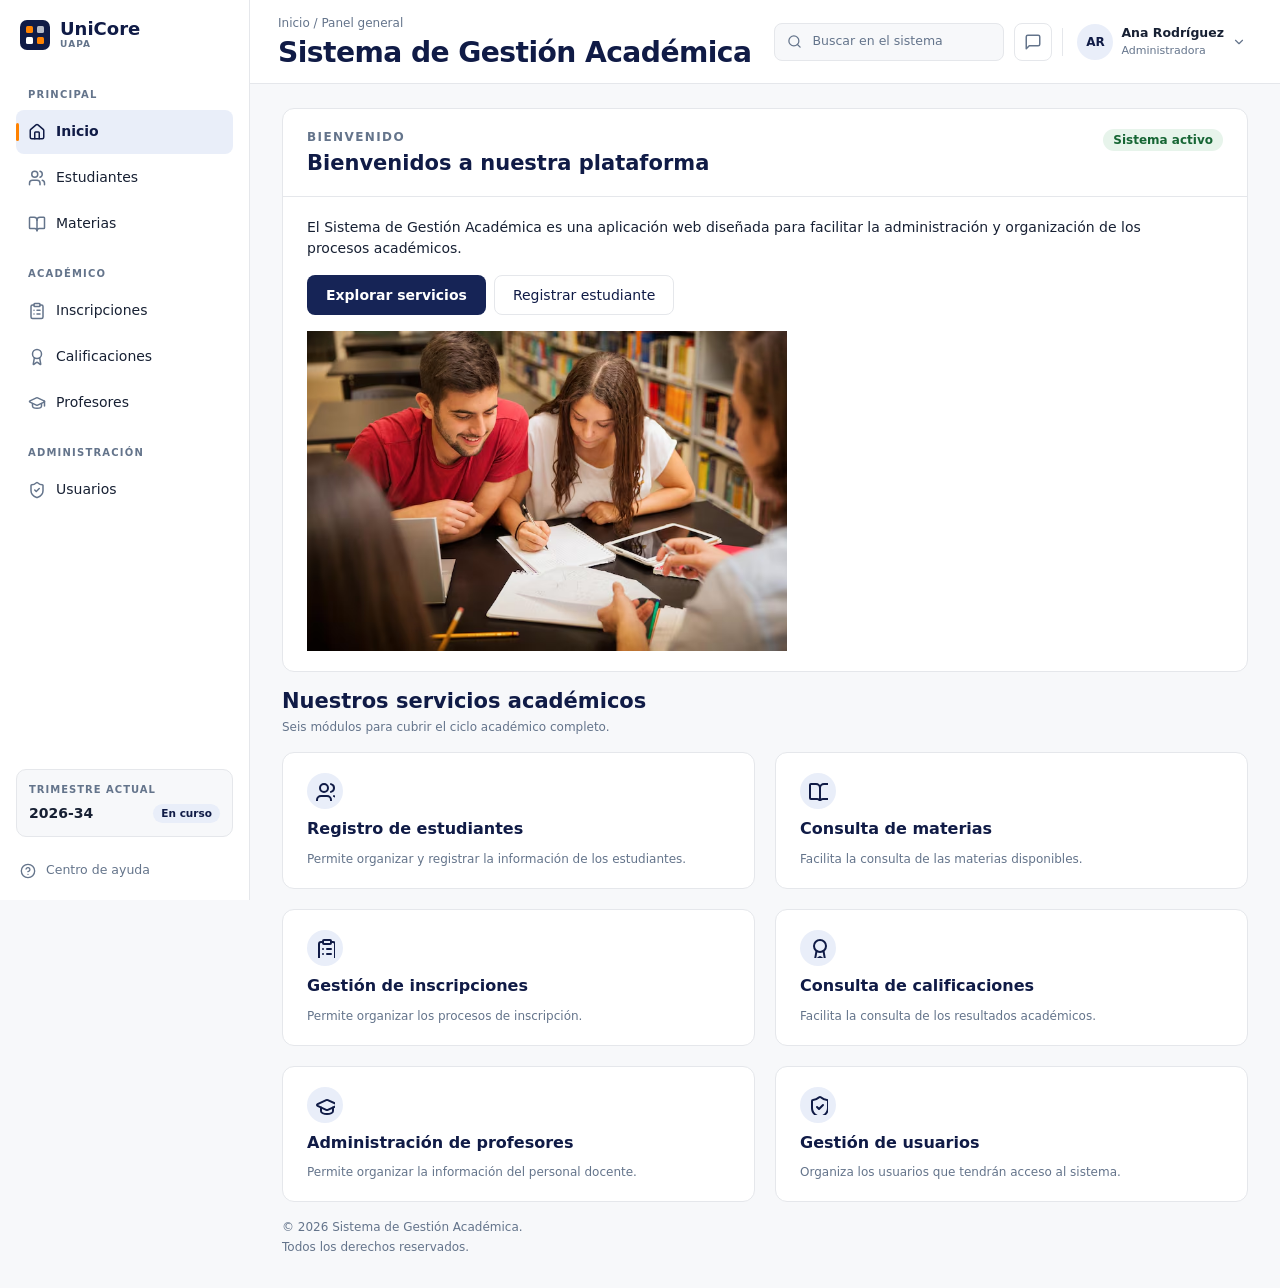
==== commit 27bb0c63: "chore: organize views and image assets" ====
--- a/index.html
+++ b/index.html
@@ -35,7 +35,7 @@
                         <svg class="icon" viewBox="0 0 24 24" aria-hidden="true"><path d="M15 21v-8a1 1 0 0 0-1-1h-4a1 1 0 0 0-1 1v8"/><path d="M3 10a2 2 0 0 1 .709-1.528l7-5.999a2 2 0 0 1 2.582 0l7 5.999A2 2 0 0 1 21 10v9a2 2 0 0 1-2 2H5a2 2 0 0 1-2-2z"/></svg>
                         Inicio
                     </a>
-                    <a class="nav-item" href="registro.html">
+                    <a class="nav-item" href="views/registro.html">
                         <svg class="icon" viewBox="0 0 24 24" aria-hidden="true"><path d="M16 21v-2a4 4 0 0 0-4-4H6a4 4 0 0 0-4 4v2"/><circle cx="9" cy="7" r="4"/><path d="M22 21v-2a4 4 0 0 0-3-3.87"/><path d="M16 3.13a4 4 0 0 1 0 7.75"/></svg>
                         Estudiantes
                     </a>
@@ -152,10 +152,10 @@
 
                         <div class="cluster">
                             <a class="btn btn-primary" href="#servicios">Explorar servicios</a>
-                            <a class="btn btn-secondary" href="registro.html">Registrar estudiante</a>
+                            <a class="btn btn-secondary" href="views/registro.html">Registrar estudiante</a>
                         </div>
 
-                        <img src="educacion.jpg"
+                        <img src="assets/img/educacion.jpg"
                              alt="Estudiantes en un entorno educativo"
                              width="480">
                     </div>
